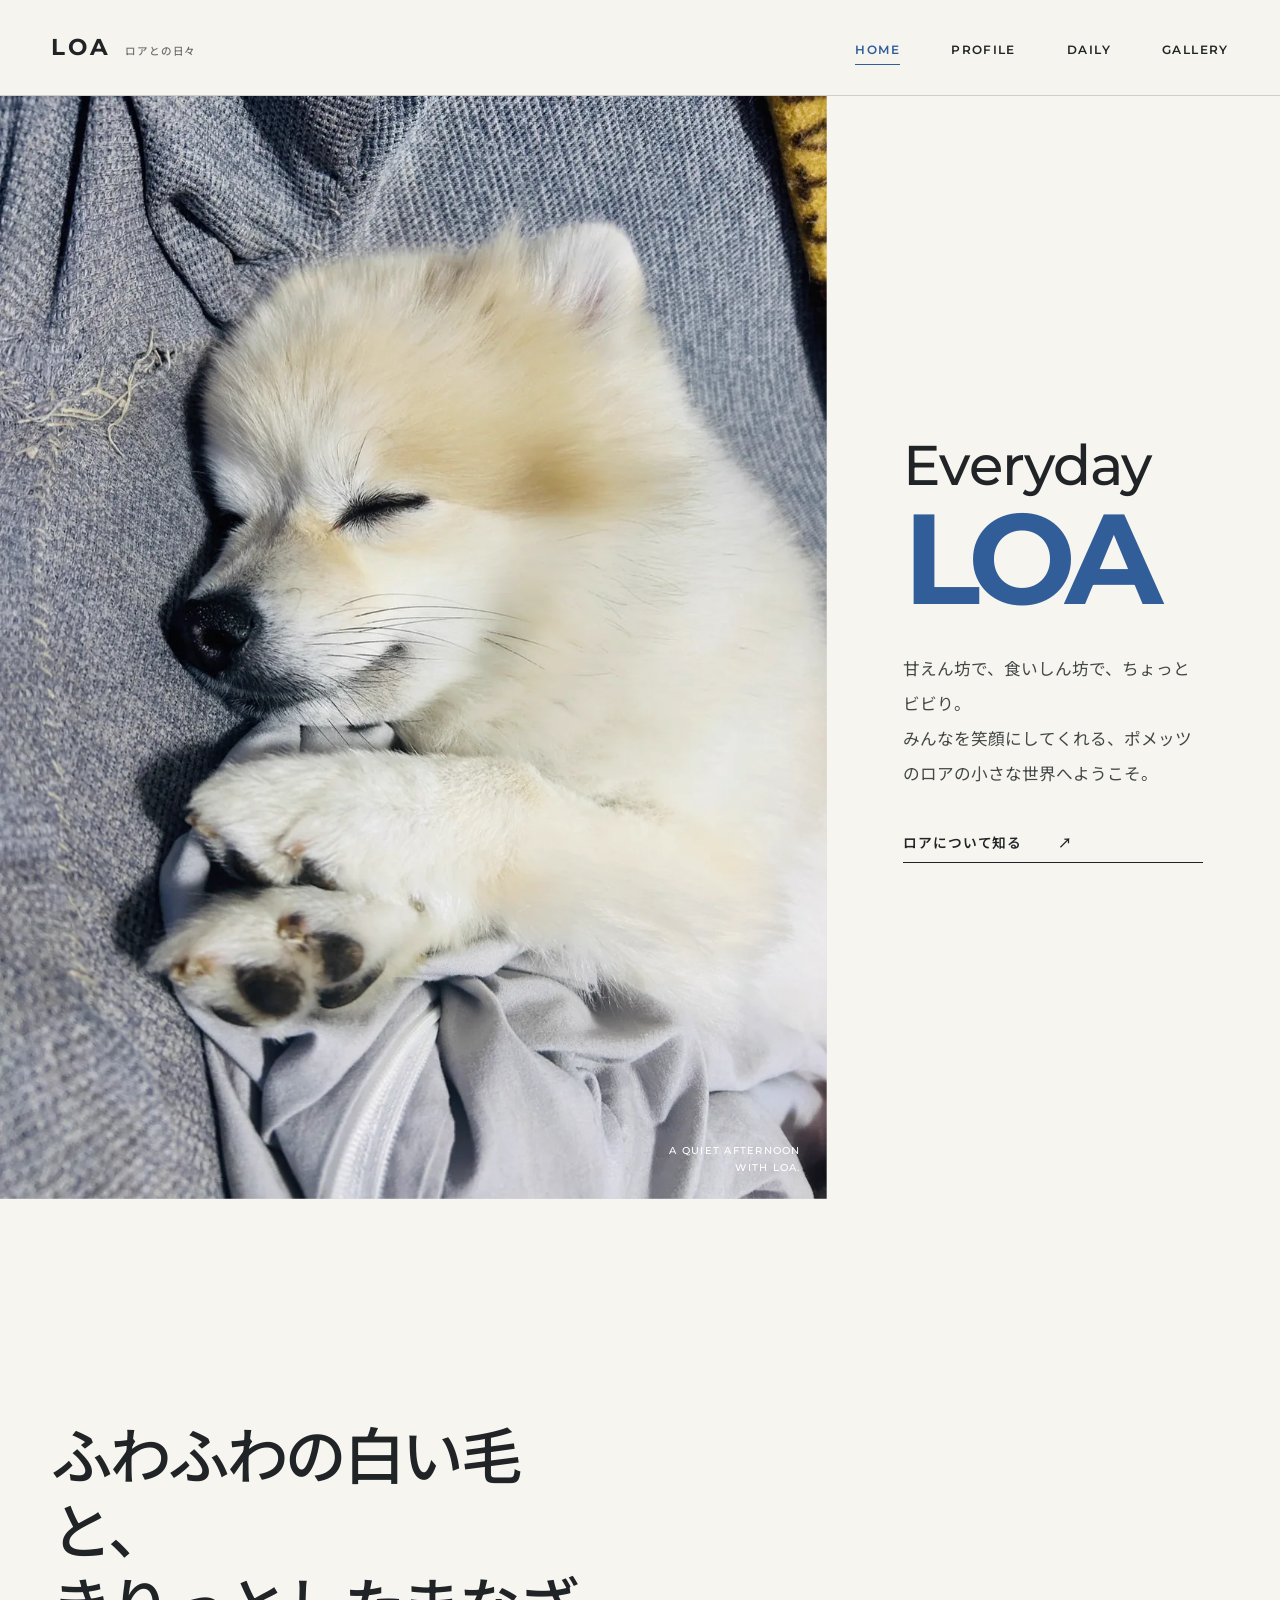
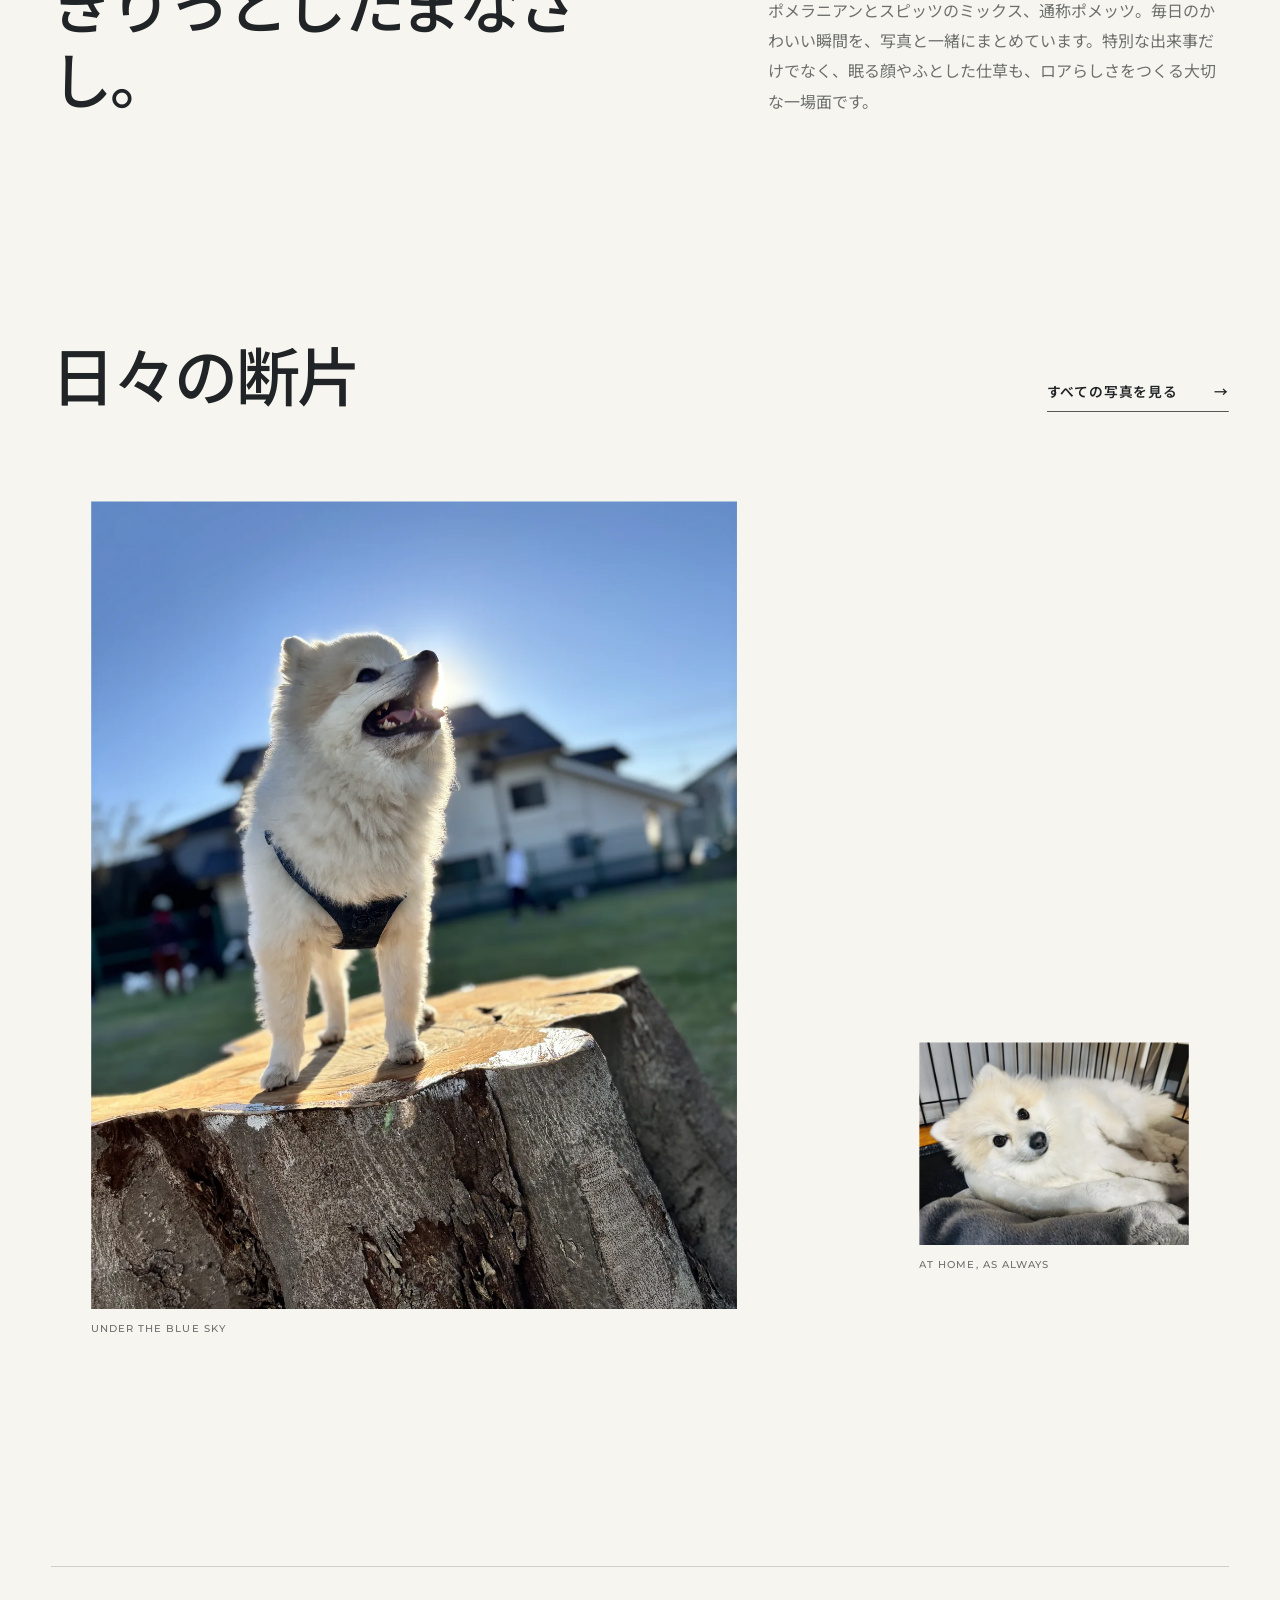
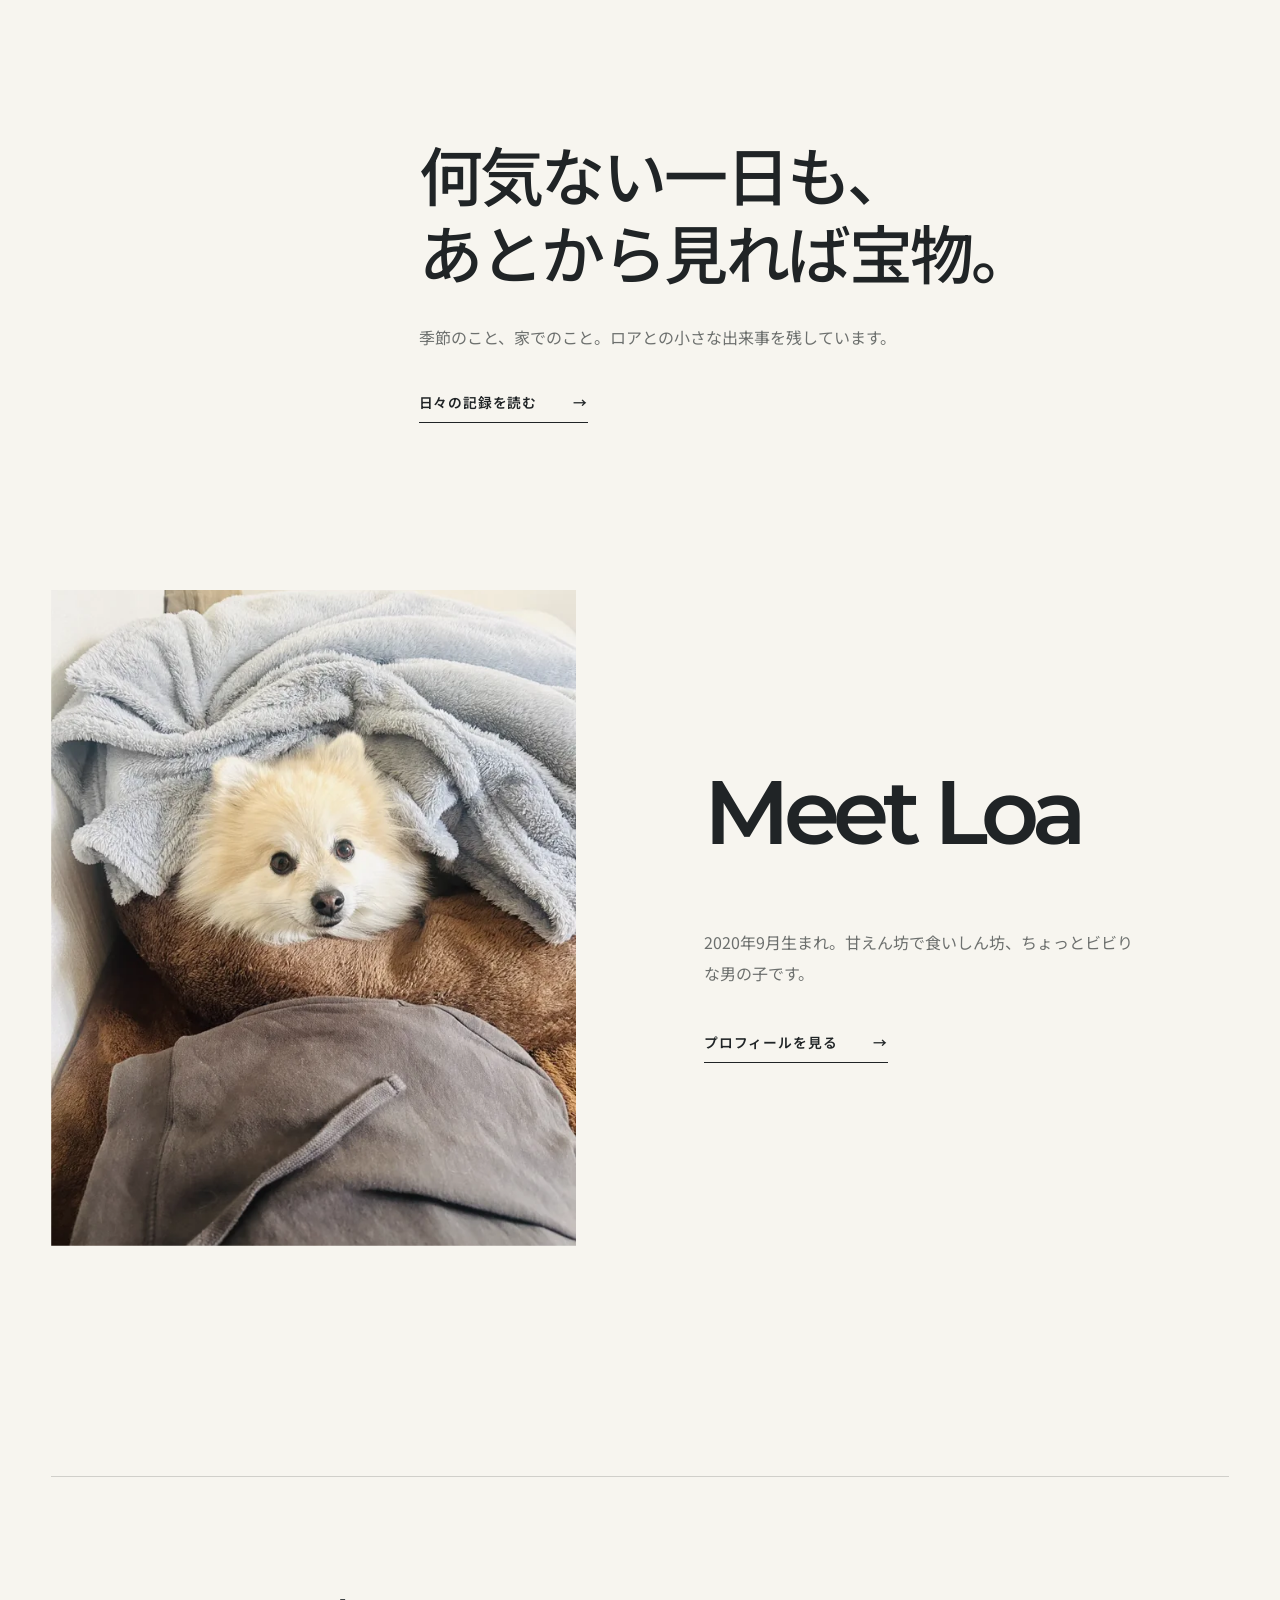
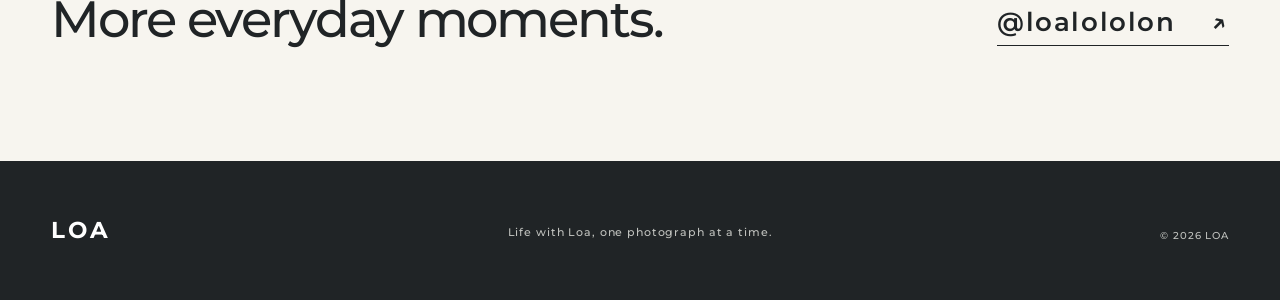
==== index.html @ 6bf052a7 "Remove numbered English section labels" ====
<!doctype html>
<html lang="ja" class="no-js">
<head>
    <meta charset="utf-8">
    <meta name="viewport" content="width=device-width, initial-scale=1">
    <title>LOA｜ポメッツ・ロアとの日々</title>
    <meta name="description" content="ポメラニアンとスピッツのミックス犬、ロア。何気ない毎日の表情を写真とともに綴る個人サイトです。">
    <link rel="canonical" href="https://kan-official.com/roa_site/">
    <meta property="og:type" content="website"><meta property="og:locale" content="ja_JP"><meta property="og:site_name" content="LOA">
    <meta property="og:title" content="LOA｜ポメッツ・ロアとの日々"><meta property="og:description" content="ロアとの何気ない日々を、一冊の写真集のように。">
    <meta property="og:url" content="https://kan-official.com/roa_site/"><meta property="og:image" content="https://kan-official.com/roa_site/images/roa-main.jpg">
    <meta name="twitter:card" content="summary_large_image"><meta name="theme-color" content="#f7f5ef">
    <link rel="icon" href="favicon.svg" type="image/svg+xml">
    <link rel="preconnect" href="https://fonts.googleapis.com"><link rel="preconnect" href="https://fonts.gstatic.com" crossorigin>
    <link href="https://fonts.googleapis.com/css2?family=Montserrat:wght@500;600;700&family=Noto+Sans+JP:wght@400;500;600&display=swap" rel="stylesheet">
    <link rel="stylesheet" href="style.css"><script>document.documentElement.classList.replace('no-js', 'js');</script><script src="script.js" defer></script>
    <script type="application/ld+json">{"@context":"https://schema.org","@type":"WebSite","name":"LOA","url":"https://kan-official.com/roa_site/","inLanguage":"ja"}</script>
</head>
<body>
<a class="skip-link" href="#main">本文へ移動</a>
<header class="site-header" data-header><nav class="nav" aria-label="メインナビゲーション"><a class="brand" href="index.html" aria-label="LOA ホーム">LOA<span>ロアとの日々</span></a><button class="menu-button" type="button" aria-expanded="false" aria-controls="site-menu"><span class="menu-button__label">Menu</span><span class="menu-button__icon" aria-hidden="true"></span></button><div class="menu-panel" id="site-menu"><ul><li><a href="index.html" aria-current="page">Home</a></li><li><a href="profile.html">Profile</a></li><li><a href="daily.html">Daily</a></li><li><a href="gallery.html">Gallery</a></li></ul></div></nav></header>
<main id="main">
    <section class="hero" aria-labelledby="hero-title">
        <div class="hero__photo image-reveal" data-reveal="image"><picture><source type="image/webp" srcset="images/optimized/sleeproa-640.webp 640w, images/optimized/sleeproa-1280.webp 1280w" sizes="(max-width: 760px) 100vw, 62vw"><img src="images/sleeproa.JPG" width="1108" height="1477" alt="ソファで気持ちよさそうに眠るロア" fetchpriority="high"></picture><p class="photo-note">A quiet afternoon<br>with Loa.</p></div>
        <div class="hero__copy" data-reveal="text"><h1 id="hero-title"><span>Everyday</span><strong>LOA</strong></h1><p class="hero__lead">甘えん坊で、食いしん坊で、ちょっとビビり。<br>みんなを笑顔にしてくれる、ポメッツのロアの小さな世界へようこそ。</p><a class="text-link" href="profile.html">ロアについて知る<span aria-hidden="true">↗</span></a></div>
    </section>
    <section class="intro section-wrap" aria-labelledby="intro-title"><div data-reveal="text"><h2 id="intro-title">ふわふわの白い毛と、<br>きりっとしたまなざし。</h2></div><p data-reveal="text">ポメラニアンとスピッツのミックス、通称ポメッツ。毎日のかわいい瞬間を、写真と一緒にまとめています。特別な出来事だけでなく、眠る顔やふとした仕草も、ロアらしさをつくる大切な一場面です。</p></section>
    <section class="selection section-wrap" aria-labelledby="selection-title">
        <header class="section-heading" data-reveal="text"><div><h2 id="selection-title">日々の断片</h2></div><a class="text-link" href="gallery.html">すべての写真を見る<span aria-hidden="true">→</span></a></header>
        <div class="selection-grid"><figure class="selection-grid__main" data-reveal="image"><picture><source type="image/webp" srcset="images/optimized/roa-main-640.webp 640w, images/optimized/roa-main-1280.webp 1280w" sizes="(max-width: 760px) 100vw, 57vw"><img src="images/roa-main.jpg" width="4284" height="5712" alt="青空の下、切り株の上に立つロア" loading="lazy" decoding="async"></picture><figcaption>Under the blue sky</figcaption></figure><figure class="selection-grid__side" data-reveal="image"><picture><source type="image/webp" srcset="images/optimized/hausuhyoi-640.webp 640w, images/optimized/hausuhyoi-1280.webp 1280w" sizes="(max-width: 760px) 72vw, 30vw"><img src="images/hausuhyoi.jpg" width="1477" height="1108" alt="ベッドでこちらを見つめるロア" loading="lazy" decoding="async"></picture><figcaption>At home, as always</figcaption></figure></div>
    </section>
    <section class="journal-callout section-wrap" aria-labelledby="journal-title"><div data-reveal="text"><h2 id="journal-title">何気ない一日も、<br>あとから見れば宝物。</h2><p>季節のこと、家でのこと。ロアとの小さな出来事を残しています。</p><a class="text-link" href="daily.html">日々の記録を読む<span aria-hidden="true">→</span></a></div></section>
    <section class="profile-callout section-wrap" aria-labelledby="profile-callout-title"><div class="profile-callout__image" data-reveal="image"><picture><source type="image/webp" srcset="images/optimized/hutonhyokkori-640.webp 640w, images/optimized/hutonhyokkori-1280.webp 1280w" sizes="(max-width: 760px) 100vw, 45vw"><img src="images/hutonhyokkori.jpg" width="1108" height="1477" alt="布団から顔をのぞかせるロア" loading="lazy" decoding="async"></picture></div><div data-reveal="text"><h2 id="profile-callout-title">Meet Loa</h2><p>2020年9月生まれ。甘えん坊で食いしん坊、ちょっとビビりな男の子です。</p><a class="text-link" href="profile.html">プロフィールを見る<span aria-hidden="true">→</span></a></div></section>
    <section class="instagram section-wrap" aria-labelledby="instagram-title"><div><h2 id="instagram-title">More everyday moments.</h2></div><a class="text-link text-link--large" href="https://www.instagram.com/loalololon" target="_blank" rel="noopener noreferrer">@loalololon<span aria-hidden="true">↗</span></a></section>
</main>
<footer class="site-footer"><a class="brand brand--footer" href="index.html">LOA</a><p>Life with Loa, one photograph at a time.</p><small>&copy; 2026 LOA</small></footer>
</body></html>
---- style.css ----
:root {
    --paper: #f7f5ef;
    --ink: #202426;
    --muted: #6d706e;
    --blue: #315e98;
    --pale-blue: #d9e5f0;
    --line: rgba(32, 36, 38, .18);
    --white: #fff;
    --content: 1180px;
    --gutter: clamp(20px, 4vw, 64px);
    --ease: cubic-bezier(.22, 1, .36, 1);
}

*, *::before, *::after { box-sizing: border-box; }
html { scroll-behavior: smooth; }
body { margin: 0; overflow-x: hidden; color: var(--ink); background: var(--paper); font-family: "Noto Sans JP", system-ui, sans-serif; font-size: 16px; line-height: 1.9; }
body.menu-open, body.lightbox-open { overflow: hidden; }
img { display: block; width: 100%; height: auto; }
picture { display: block; }
a { color: inherit; }
button { color: inherit; font: inherit; }
h1, h2, p, figure { margin-top: 0; }
h1, h2 { font-weight: 500; line-height: 1.22; letter-spacing: -.04em; }
h2 { font-size: clamp(2rem, 5vw, 4.75rem); }
.section-wrap { width: min(var(--content), calc(100% - var(--gutter) * 2)); margin-inline: auto; }
.skip-link { position: fixed; z-index: 200; top: 8px; left: 8px; padding: 10px 16px; color: white; background: var(--ink); transform: translateY(-150%); }
.skip-link:focus { transform: none; }
:focus-visible { outline: 2px solid var(--blue); outline-offset: 4px; }

.site-header { position: relative; z-index: 50; height: 96px; border-bottom: 1px solid var(--line); background: rgba(247, 245, 239, .94); }
.nav { display: flex; align-items: center; justify-content: space-between; width: min(var(--content), calc(100% - var(--gutter) * 2)); height: 100%; margin-inline: auto; }
.brand { display: inline-flex; align-items: baseline; gap: 14px; font: 700 1.45rem/1 "Montserrat", sans-serif; letter-spacing: .13em; text-decoration: none; }
.brand span { color: var(--muted); font: 500 .66rem/1 "Noto Sans JP", sans-serif; letter-spacing: .08em; }
.menu-panel ul { display: flex; align-items: center; gap: clamp(22px, 4vw, 52px); margin: 0; padding: 0; list-style: none; }
.menu-panel a { position: relative; padding: 8px 0; font: 600 .72rem/1 "Montserrat", sans-serif; letter-spacing: .12em; text-decoration: none; text-transform: uppercase; }
.menu-panel a::after { content: ""; position: absolute; right: 0; bottom: 0; left: 0; height: 1px; background: var(--blue); transform: scaleX(0); transform-origin: right; transition: transform .35s var(--ease); }
.menu-panel a:hover::after, .menu-panel a[aria-current="page"]::after { transform: scaleX(1); transform-origin: left; }
.menu-panel a[aria-current="page"] { color: var(--blue); }
.menu-button { display: none; border: 0; background: transparent; }

.text-link { display: inline-flex; align-items: center; gap: 36px; padding-bottom: 7px; border-bottom: 1px solid currentColor; font-size: .86rem; font-weight: 600; letter-spacing: .06em; text-decoration: none; }
.text-link span { transition: transform .35s var(--ease); }
.text-link:hover span { transform: translate(5px, -2px); }

.hero { display: grid; grid-template-columns: minmax(0, 1.55fr) minmax(320px, .85fr); min-height: calc(100svh - 96px); }
.hero__photo { position: relative; min-height: 700px; overflow: hidden; background: #ddd; }
.hero__photo picture, .hero__photo img { height: 100%; }
.hero__photo img { object-fit: cover; object-position: center 43%; }
.photo-note { position: absolute; right: 26px; bottom: 22px; margin: 0; color: white; font: 500 .65rem/1.6 "Montserrat", sans-serif; letter-spacing: .12em; text-align: right; text-transform: uppercase; }
.hero__copy { display: flex; flex-direction: column; justify-content: center; padding: clamp(56px, 8vw, 130px) clamp(28px, 6vw, 96px); }
.hero__copy h1 { margin-bottom: 42px; font-family: "Montserrat", sans-serif; }
.hero__copy h1 span { display: block; margin-bottom: 7px; font-size: clamp(2.2rem, 4.4vw, 5rem); font-weight: 500; }
.hero__copy h1 strong { display: block; color: var(--blue); font-size: clamp(5.5rem, 10vw, 10.5rem); font-weight: 700; line-height: .8; letter-spacing: -.08em; }
.hero__lead { max-width: 33rem; margin-bottom: 38px; color: #424747; font-size: clamp(.96rem, 1.3vw, 1.08rem); line-height: 2.1; }

.intro { display: grid; grid-template-columns: 1.1fr .9fr; gap: clamp(50px, 12vw, 180px); align-items: end; padding-block: clamp(110px, 17vw, 230px); }
.intro h2 { margin: 0; font-size: clamp(2.2rem, 4.8vw, 4.8rem); }
.intro > p { max-width: 35rem; margin: 0; color: var(--muted); }
.section-heading { display: flex; align-items: end; justify-content: space-between; gap: 40px; margin-bottom: clamp(46px, 7vw, 90px); }
.section-heading h2 { margin: 0; }
.selection { padding-bottom: clamp(120px, 18vw, 240px); }
.selection-grid { display: grid; grid-template-columns: minmax(0, 1.35fr) minmax(230px, .65fr); gap: clamp(28px, 8vw, 110px); align-items: end; }
.selection-grid figure { margin-bottom: 0; }
.selection-grid__main img { aspect-ratio: 4 / 5; object-fit: cover; }
.selection-grid__side { padding-bottom: 5vw; }
.selection-grid__side img { aspect-ratio: 4 / 3; object-fit: cover; }
figcaption { display: flex; justify-content: space-between; gap: 20px; margin-top: 12px; color: var(--muted); font: 500 .64rem/1.5 "Montserrat", sans-serif; letter-spacing: .1em; text-transform: uppercase; }

.journal-callout { display: grid; grid-template-columns: .55fr 1.45fr; gap: 60px; padding-block: clamp(90px, 13vw, 170px); border-top: 1px solid var(--line); }
.journal-callout > div { grid-column: 2; }
.journal-callout h2 { max-width: 800px; margin-bottom: 32px; }
.journal-callout div > p { max-width: 550px; margin-bottom: 34px; color: var(--muted); }
.profile-callout { display: grid; grid-template-columns: 1fr 1fr; align-items: center; gap: clamp(46px, 10vw, 140px); padding-bottom: clamp(120px, 18vw, 230px); }
.profile-callout__image img { aspect-ratio: 4 / 5; object-fit: cover; }
.profile-callout h2 { font: 600 clamp(3.6rem, 7vw, 7rem)/.9 "Montserrat", sans-serif; letter-spacing: -.07em; }
.profile-callout p { max-width: 430px; margin-bottom: 38px; color: var(--muted); }
.instagram { display: flex; align-items: end; justify-content: space-between; gap: 50px; padding-block: clamp(70px, 9vw, 115px); border-top: 1px solid var(--line); }
.instagram h2 { margin: 0; font: 500 clamp(2rem, 4vw, 4.2rem)/1.05 "Montserrat", sans-serif; }
.text-link--large { font: 600 clamp(1.2rem, 2vw, 1.75rem)/1.2 "Montserrat", sans-serif; }

.page-hero { display: grid; grid-template-columns: .5fr 1.15fr .55fr; gap: 46px; align-items: end; padding-block: clamp(90px, 14vw, 190px); }
.page-hero h1 { margin: 0; font: 600 clamp(4.6rem, 11vw, 10.5rem)/.79 "Montserrat", sans-serif; letter-spacing: -.075em; }
.page-hero h1 em { color: var(--blue); font-style: normal; }
.page-hero > p:last-child { max-width: 310px; margin: 0 0 5px; color: var(--muted); }
.page-hero--profile { grid-template-columns: minmax(0, 1.5fr) minmax(240px, .5fr); }
.page-hero--profile h1 { white-space: nowrap; font-size: clamp(4.5rem, 8.4vw, 9rem); }
.profile-layout { display: grid; grid-template-columns: 1.12fr .88fr; gap: clamp(50px, 11vw, 150px); align-items: center; padding-bottom: clamp(120px, 18vw, 230px); }
.profile-layout__photo img { aspect-ratio: 3 / 4; object-fit: cover; }
.profile-layout__copy h2 { margin-bottom: 32px; font-size: clamp(2.2rem, 4.3vw, 4.4rem); }
.profile-layout__copy > p { color: var(--muted); }
.facts { display: grid; grid-template-columns: .7fr 1.3fr; gap: clamp(50px, 10vw, 130px); padding-block: clamp(85px, 12vw, 150px); border-top: 1px solid var(--line); }
.facts h2 { margin: 0; font-size: clamp(2.4rem, 4vw, 4rem); }
.facts dl { margin: 0; }
.facts dl div { display: grid; grid-template-columns: 150px 1fr; padding: 24px 0; border-bottom: 1px solid var(--line); }
.facts dt { color: var(--muted); font-size: .8rem; }
.facts dd { margin: 0; font-weight: 500; }
.next-page { display: flex; align-items: center; justify-content: flex-end; padding-block: 58px; border-top: 1px solid var(--line); }
.next-page a { display: flex; gap: 48px; font: 600 clamp(2.2rem, 5vw, 4.8rem)/1 "Montserrat", sans-serif; letter-spacing: -.05em; text-decoration: none; }
.next-page a span { color: var(--blue); transition: transform .35s var(--ease); }
.next-page a:hover span { transform: translateX(8px); }

.page-hero--journal, .page-hero--gallery { grid-template-columns: minmax(0, 1.4fr) minmax(240px, .6fr); }
.journal-list { padding-bottom: clamp(120px, 18vw, 220px); }
.journal-entry { display: grid; grid-template-columns: 1.15fr .85fr; gap: clamp(45px, 10vw, 130px); align-items: center; }
.journal-entry__image img { aspect-ratio: 4 / 5; object-fit: cover; }
.journal-entry__body h2, .journal-note h2 { font-size: clamp(2rem, 4vw, 4.1rem); }
.journal-entry__body > p:last-child, .journal-note p:last-child { color: var(--muted); }
.journal-note { display: grid; grid-template-columns: 240px 1fr; gap: clamp(30px, 6vw, 80px); align-items: center; width: min(760px, 80%); margin: clamp(100px, 16vw, 210px) 0 0 auto; padding-top: 34px; border-top: 1px solid var(--line); }
.journal-note__image img { aspect-ratio: 4 / 3; object-fit: cover; }

.gallery { display: grid; grid-template-columns: repeat(12, 1fr); gap: clamp(70px, 12vw, 170px) clamp(16px, 3vw, 42px); padding-bottom: clamp(120px, 18vw, 230px); }
.gallery-item { margin: 0; }
.gallery-item button { display: block; width: 100%; padding: 0; overflow: hidden; border: 0; background: transparent; cursor: zoom-in; }
.gallery-item img { transition: transform .7s var(--ease); }
.gallery-item button:hover img { transform: scale(1.025); }
.gallery-item--portrait { grid-column: 1 / span 7; }
.gallery-item--small { grid-column: 9 / span 4; align-self: end; }
.gallery-item--offset { grid-column: 2 / span 5; }
.gallery-item--landscape { grid-column: 7 / span 6; margin-top: 9vw; }
.gallery-item--portrait-end { grid-column: 4 / span 6; }
.gallery-item figcaption span { color: var(--blue); }

.lightbox[hidden] { display: none; }
.lightbox { position: fixed; z-index: 100; inset: 0; display: grid; place-items: center; color: white; }
.lightbox__backdrop { position: absolute; inset: 0; background: rgba(15, 17, 18, .95); }
.lightbox__content { position: relative; display: flex; flex-direction: column; width: min(100% - 40px, 1380px); height: min(100% - 36px, 900px); }
.lightbox__close { align-self: end; margin-bottom: 12px; padding: 8px 0 8px 18px; border: 0; color: white; background: transparent; font: 500 .72rem/1 "Montserrat", sans-serif; letter-spacing: .1em; text-transform: uppercase; cursor: pointer; }
.lightbox__close span { margin-left: 9px; font-size: 1.4rem; }
.lightbox__stage { display: grid; grid-template-columns: 54px minmax(0, 1fr) 54px; flex: 1; align-items: center; min-height: 0; }
.lightbox__stage img { width: 100%; height: 100%; object-fit: contain; }
.lightbox__nav { width: 46px; height: 46px; border: 1px solid rgba(255,255,255,.45); border-radius: 50%; color: white; background: transparent; cursor: pointer; }
.lightbox__meta { display: flex; justify-content: space-between; gap: 30px; padding: 14px 54px 0; font-size: .78rem; }
.lightbox__meta p { margin: 0; }

.site-footer { display: grid; grid-template-columns: 1fr auto 1fr; align-items: end; gap: 30px; padding: 58px var(--gutter); color: var(--paper); background: var(--ink); }
.brand--footer { color: white; }
.site-footer p { margin: 0; color: #bfc1bd; font: 500 .68rem/1.6 "Montserrat", sans-serif; letter-spacing: .08em; }
.site-footer small { justify-self: end; color: #bfc1bd; font: 500 .65rem/1 "Montserrat", sans-serif; letter-spacing: .08em; }

.js [data-reveal] { opacity: 0; }
.js [data-reveal="image"] { clip-path: inset(0 0 12% 0); transform: translateY(16px); }
.js [data-reveal="text"] { transform: translateY(24px); }
.js [data-reveal].is-visible { opacity: 1; transform: none; transition: opacity .8s var(--ease), transform .9s var(--ease), clip-path 1.05s var(--ease); clip-path: inset(0); }

@media (max-width: 900px) {
    .site-header { height: 76px; }
    .brand span { display: none; }
    .menu-button { position: relative; z-index: 2; display: flex; align-items: center; gap: 12px; padding: 10px 0; cursor: pointer; }
    .menu-button__label { font: 600 .68rem/1 "Montserrat", sans-serif; letter-spacing: .12em; text-transform: uppercase; }
    .menu-button__icon, .menu-button__icon::before { display: block; width: 24px; height: 1px; background: currentColor; transition: transform .35s var(--ease); }
    .menu-button__icon { position: relative; }
    .menu-button__icon::before { content: ""; position: absolute; top: 7px; }
    .menu-button[aria-expanded="true"] .menu-button__icon { transform: translateY(3px) rotate(45deg); }
    .menu-button[aria-expanded="true"] .menu-button__icon::before { transform: translateY(-7px) rotate(-90deg); }
    .menu-panel { position: fixed; inset: 0; display: grid; place-items: center; padding: 100px 30px 40px; visibility: hidden; background: var(--paper); opacity: 0; transform: translateY(-12px); transition: opacity .35s var(--ease), transform .35s var(--ease), visibility .35s; }
    .menu-panel.is-open { visibility: visible; opacity: 1; transform: none; }
    .menu-panel ul { flex-direction: column; align-items: flex-start; gap: 28px; }
    .menu-panel a { font-size: clamp(2.4rem, 11vw, 5rem); letter-spacing: -.04em; text-transform: none; }
    .hero { grid-template-columns: 1fr; }
    .hero__photo { min-height: 70svh; }
    .hero__copy { padding-block: 74px 105px; }
    .intro, .profile-layout, .facts, .journal-entry { grid-template-columns: 1fr; }
    .page-hero, .page-hero--journal, .page-hero--gallery, .page-hero--profile { grid-template-columns: 1fr; align-items: start; }
    .page-hero > p:last-child { max-width: 520px; }
    .profile-layout { gap: 70px; }
}

@media (max-width: 650px) {
    :root { --gutter: 20px; }
    .section-wrap { width: calc(100% - 40px); }
    .hero__photo { min-height: 62svh; }
    .hero__copy { padding: 60px 24px 96px; }
    .hero__copy h1 strong { font-size: clamp(5.3rem, 29vw, 7rem); }
    .hero__lead br { display: none; }
    .intro { grid-template-columns: 1fr; gap: 42px; padding-block: 110px; }
    .section-heading { align-items: flex-start; flex-direction: column; }
    .selection-grid { grid-template-columns: 1fr; }
    .selection-grid__side { width: 72%; margin-left: auto; padding-top: 40px; padding-bottom: 0; }
    .journal-callout { grid-template-columns: 1fr; gap: 30px; }
    .journal-callout > div { grid-column: auto; }
    .profile-callout { grid-template-columns: 1fr; }
    .profile-callout > div:last-child { padding: 28px 0 0 10vw; }
    .instagram { align-items: flex-start; flex-direction: column; }
    .page-hero { padding-block: 85px 115px; }
    .page-hero h1 { font-size: clamp(4rem, 20vw, 6rem); }
    .page-hero--profile h1 { font-size: clamp(3rem, 15.5vw, 6rem); }
    .facts dl div { grid-template-columns: 90px 1fr; }
    .next-page { align-items: flex-start; flex-direction: column; gap: 26px; }
    .journal-note { grid-template-columns: 1fr; width: 85%; }
    .journal-note__image { width: 66%; }
    .gallery { display: block; }
    .gallery-item { margin-bottom: 90px; }
    .gallery-item--small { width: 75%; margin-left: auto; }
    .gallery-item--offset { width: 88%; }
    .gallery-item--landscape { margin-top: 0; }
    .gallery-item--portrait-end { width: 90%; margin-left: auto; }
    .lightbox__content { width: calc(100% - 20px); height: calc(100% - 24px); }
    .lightbox__stage { grid-template-columns: 44px minmax(0, 1fr) 44px; }
    .lightbox__nav { width: 38px; height: 38px; }
    .lightbox__meta { padding-inline: 6px; }
    .site-footer { grid-template-columns: 1fr; align-items: start; }
    .site-footer small { justify-self: start; }
}

@media (prefers-reduced-motion: reduce) {
    html { scroll-behavior: auto; }
    *, *::before, *::after { scroll-behavior: auto !important; animation-duration: .01ms !important; animation-iteration-count: 1 !important; transition-duration: .01ms !important; }
    .js [data-reveal] { opacity: 1; transform: none; clip-path: none; }
}
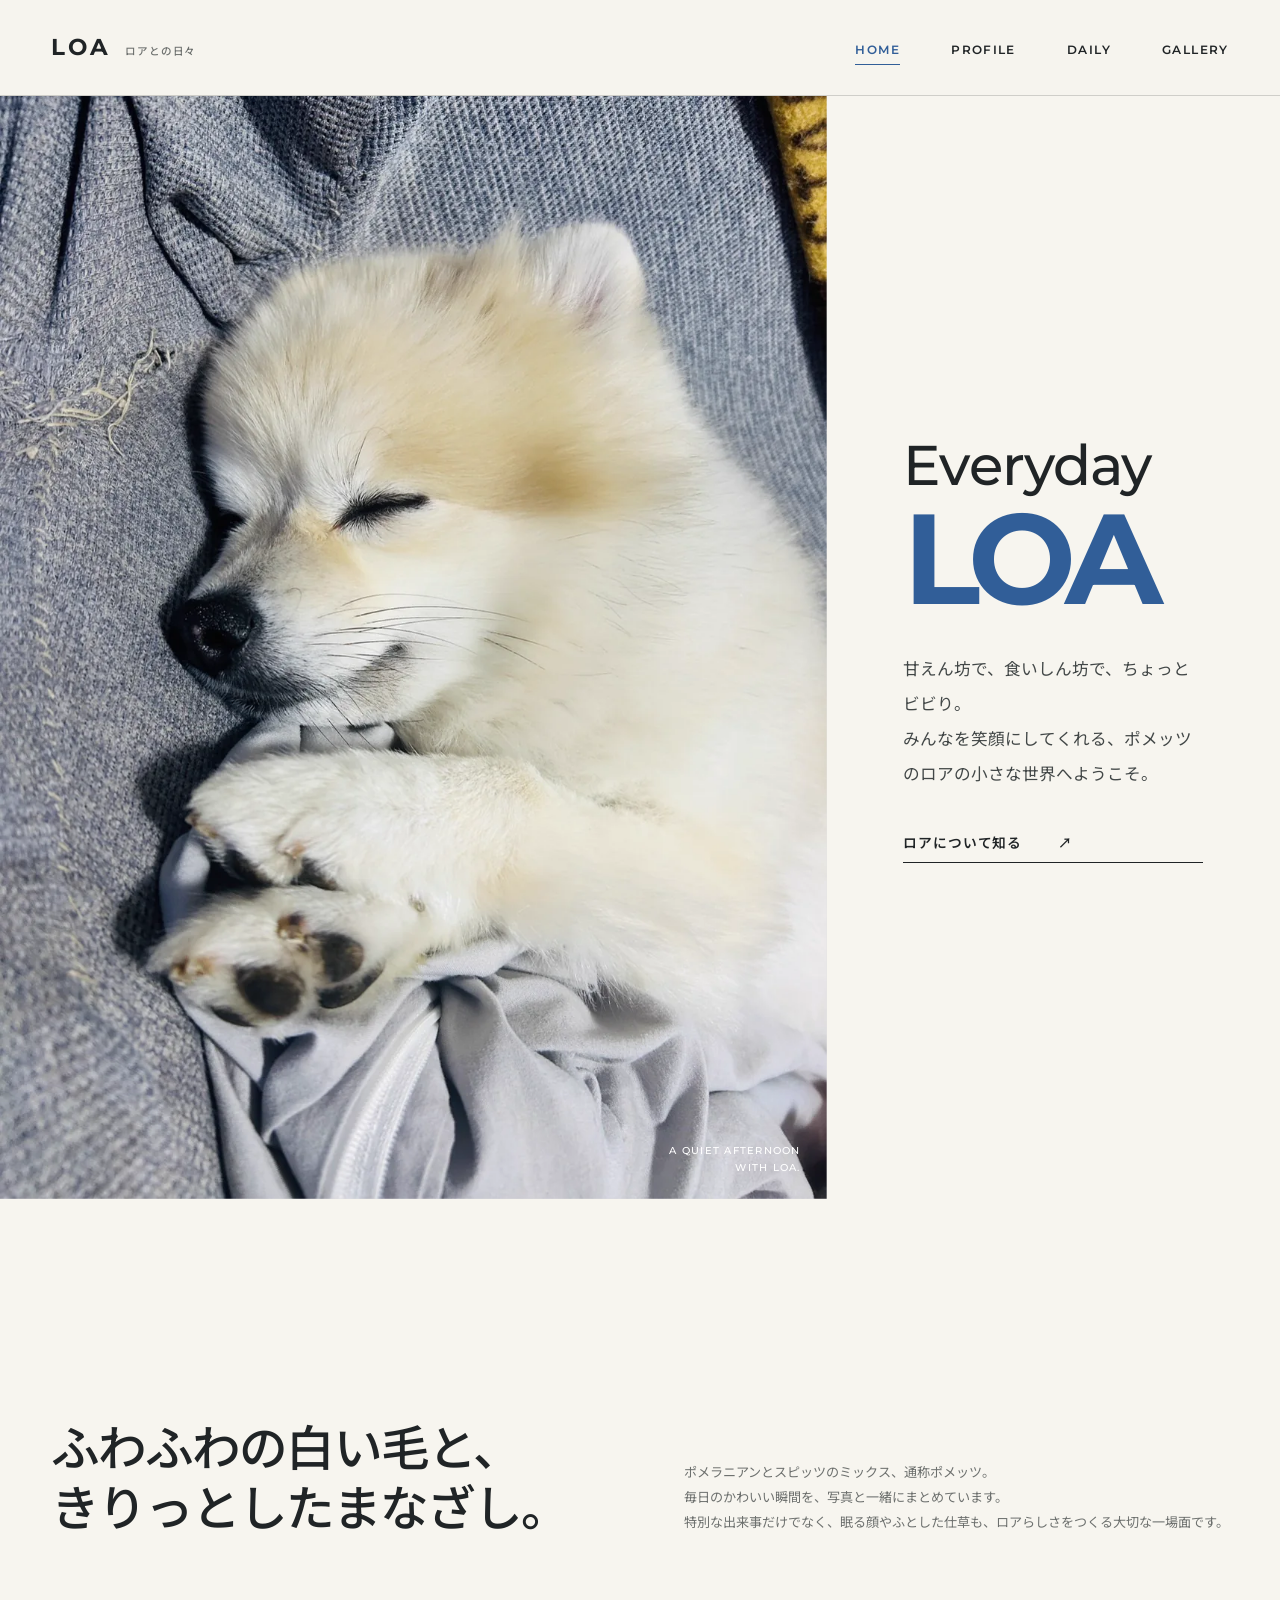
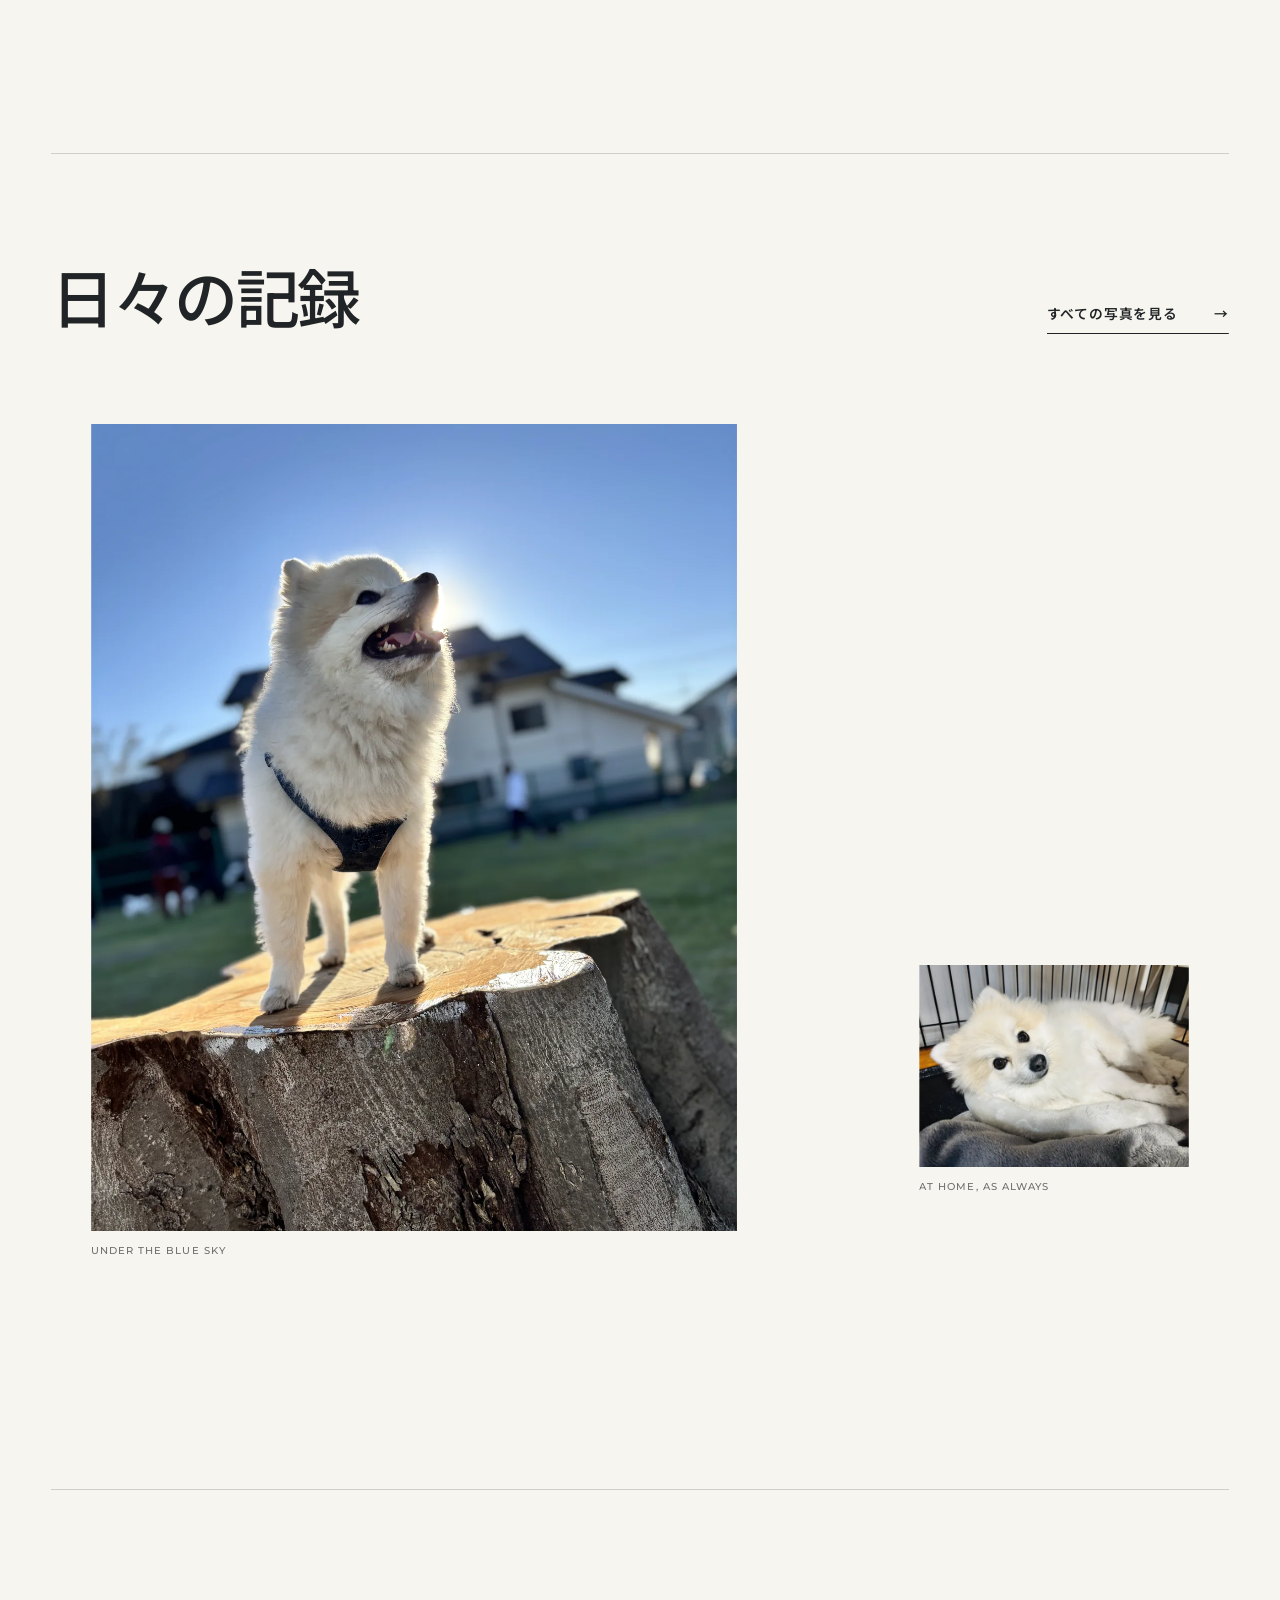
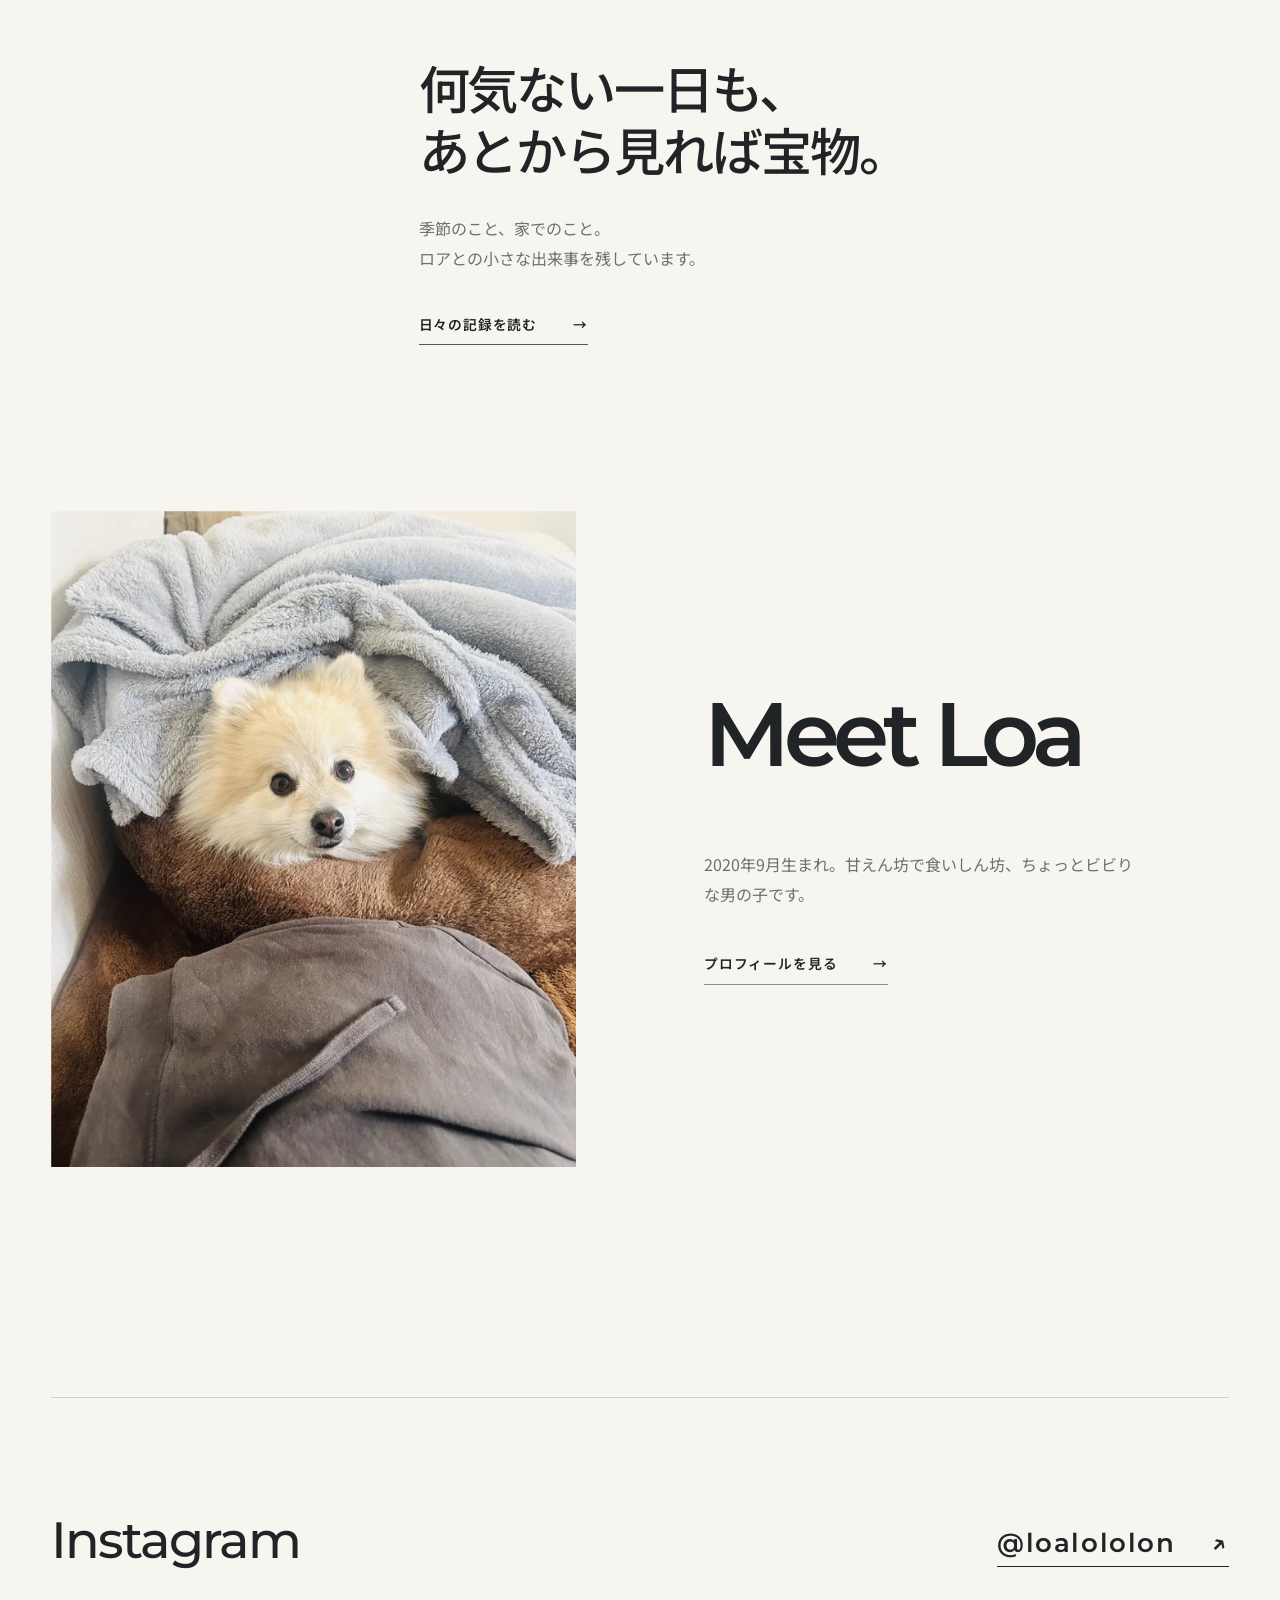
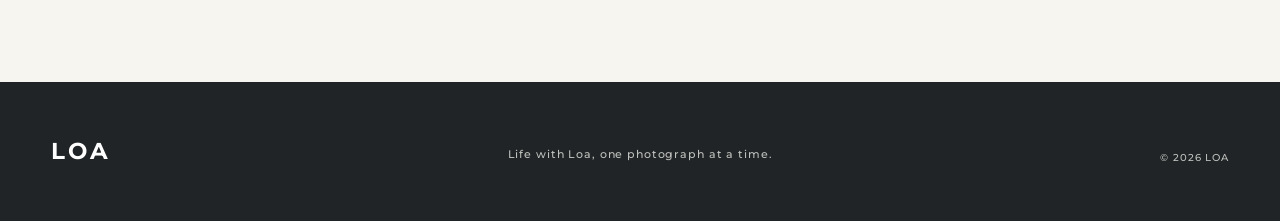
==== commit 5cd1ef01: "Refine homepage typography and sections" ====
--- a/index.html
+++ b/index.html
@@ -24,14 +24,14 @@
         <div class="hero__photo image-reveal" data-reveal="image"><picture><source type="image/webp" srcset="images/optimized/sleeproa-640.webp 640w, images/optimized/sleeproa-1280.webp 1280w" sizes="(max-width: 760px) 100vw, 62vw"><img src="images/sleeproa.JPG" width="1108" height="1477" alt="ソファで気持ちよさそうに眠るロア" fetchpriority="high"></picture><p class="photo-note">A quiet afternoon<br>with Loa.</p></div>
         <div class="hero__copy" data-reveal="text"><h1 id="hero-title"><span>Everyday</span><strong>LOA</strong></h1><p class="hero__lead">甘えん坊で、食いしん坊で、ちょっとビビり。<br>みんなを笑顔にしてくれる、ポメッツのロアの小さな世界へようこそ。</p><a class="text-link" href="profile.html">ロアについて知る<span aria-hidden="true">↗</span></a></div>
     </section>
-    <section class="intro section-wrap" aria-labelledby="intro-title"><div data-reveal="text"><h2 id="intro-title">ふわふわの白い毛と、<br>きりっとしたまなざし。</h2></div><p data-reveal="text">ポメラニアンとスピッツのミックス、通称ポメッツ。毎日のかわいい瞬間を、写真と一緒にまとめています。特別な出来事だけでなく、眠る顔やふとした仕草も、ロアらしさをつくる大切な一場面です。</p></section>
+    <section class="intro section-wrap" aria-labelledby="intro-title"><div data-reveal="text"><h2 id="intro-title">ふわふわの白い毛と、<br>きりっとしたまなざし。</h2></div><p data-reveal="text">ポメラニアンとスピッツのミックス、通称ポメッツ。<br>毎日のかわいい瞬間を、写真と一緒にまとめています。<br>特別な出来事だけでなく、眠る顔やふとした仕草も、ロアらしさをつくる大切な一場面です。</p></section>
     <section class="selection section-wrap" aria-labelledby="selection-title">
-        <header class="section-heading" data-reveal="text"><div><h2 id="selection-title">日々の断片</h2></div><a class="text-link" href="gallery.html">すべての写真を見る<span aria-hidden="true">→</span></a></header>
+        <header class="section-heading" data-reveal="text"><div><h2 id="selection-title">日々の記録</h2></div><a class="text-link" href="gallery.html">すべての写真を見る<span aria-hidden="true">→</span></a></header>
         <div class="selection-grid"><figure class="selection-grid__main" data-reveal="image"><picture><source type="image/webp" srcset="images/optimized/roa-main-640.webp 640w, images/optimized/roa-main-1280.webp 1280w" sizes="(max-width: 760px) 100vw, 57vw"><img src="images/roa-main.jpg" width="4284" height="5712" alt="青空の下、切り株の上に立つロア" loading="lazy" decoding="async"></picture><figcaption>Under the blue sky</figcaption></figure><figure class="selection-grid__side" data-reveal="image"><picture><source type="image/webp" srcset="images/optimized/hausuhyoi-640.webp 640w, images/optimized/hausuhyoi-1280.webp 1280w" sizes="(max-width: 760px) 72vw, 30vw"><img src="images/hausuhyoi.jpg" width="1477" height="1108" alt="ベッドでこちらを見つめるロア" loading="lazy" decoding="async"></picture><figcaption>At home, as always</figcaption></figure></div>
     </section>
-    <section class="journal-callout section-wrap" aria-labelledby="journal-title"><div data-reveal="text"><h2 id="journal-title">何気ない一日も、<br>あとから見れば宝物。</h2><p>季節のこと、家でのこと。ロアとの小さな出来事を残しています。</p><a class="text-link" href="daily.html">日々の記録を読む<span aria-hidden="true">→</span></a></div></section>
+    <section class="journal-callout section-wrap" aria-labelledby="journal-title"><div data-reveal="text"><h2 id="journal-title">何気ない一日も、<br>あとから見れば宝物。</h2><p>季節のこと、家でのこと。<br>ロアとの小さな出来事を残しています。</p><a class="text-link" href="daily.html">日々の記録を読む<span aria-hidden="true">→</span></a></div></section>
     <section class="profile-callout section-wrap" aria-labelledby="profile-callout-title"><div class="profile-callout__image" data-reveal="image"><picture><source type="image/webp" srcset="images/optimized/hutonhyokkori-640.webp 640w, images/optimized/hutonhyokkori-1280.webp 1280w" sizes="(max-width: 760px) 100vw, 45vw"><img src="images/hutonhyokkori.jpg" width="1108" height="1477" alt="布団から顔をのぞかせるロア" loading="lazy" decoding="async"></picture></div><div data-reveal="text"><h2 id="profile-callout-title">Meet Loa</h2><p>2020年9月生まれ。甘えん坊で食いしん坊、ちょっとビビりな男の子です。</p><a class="text-link" href="profile.html">プロフィールを見る<span aria-hidden="true">→</span></a></div></section>
-    <section class="instagram section-wrap" aria-labelledby="instagram-title"><div><h2 id="instagram-title">More everyday moments.</h2></div><a class="text-link text-link--large" href="https://www.instagram.com/loalololon" target="_blank" rel="noopener noreferrer">@loalololon<span aria-hidden="true">↗</span></a></section>
+    <section class="instagram section-wrap" aria-labelledby="instagram-title"><div><h2 id="instagram-title">Instagram</h2></div><a class="text-link text-link--large" href="https://www.instagram.com/loalololon" target="_blank" rel="noopener noreferrer">@loalololon<span aria-hidden="true">↗</span></a></section>
 </main>
 <footer class="site-footer"><a class="brand brand--footer" href="index.html">LOA</a><p>Life with Loa, one photograph at a time.</p><small>&copy; 2026 LOA</small></footer>
 </body></html>
--- a/style.css
+++ b/style.css
@@ -53,12 +53,12 @@
 .hero__copy h1 strong { display: block; color: var(--blue); font-size: clamp(5.5rem, 10vw, 10.5rem); font-weight: 700; line-height: .8; letter-spacing: -.08em; }
 .hero__lead { max-width: 33rem; margin-bottom: 38px; color: #424747; font-size: clamp(.96rem, 1.3vw, 1.08rem); line-height: 2.1; }
 
-.intro { display: grid; grid-template-columns: 1.1fr .9fr; gap: clamp(50px, 12vw, 180px); align-items: end; padding-block: clamp(110px, 17vw, 230px); }
-.intro h2 { margin: 0; font-size: clamp(2.2rem, 4.8vw, 4.8rem); }
-.intro > p { max-width: 35rem; margin: 0; color: var(--muted); }
+.intro { display: grid; grid-template-columns: 1.35fr 1.15fr; gap: clamp(50px, 5vw, 96px); align-items: end; width: min(1500px, calc(100% - var(--gutter) * 2)); padding-block: clamp(110px, 17vw, 230px); }
+.intro h2 { margin: 0; font-size: clamp(2.2rem, 3.8vw, 4.6rem); }
+.intro > p { max-width: none; margin: 0; color: var(--muted); font-size: clamp(.82rem, .95vw, 1rem); white-space: nowrap; }
 .section-heading { display: flex; align-items: end; justify-content: space-between; gap: 40px; margin-bottom: clamp(46px, 7vw, 90px); }
 .section-heading h2 { margin: 0; }
-.selection { padding-bottom: clamp(120px, 18vw, 240px); }
+.selection { padding-top: clamp(64px, 8vw, 110px); padding-bottom: clamp(120px, 18vw, 240px); border-top: 1px solid var(--line); }
 .selection-grid { display: grid; grid-template-columns: minmax(0, 1.35fr) minmax(230px, .65fr); gap: clamp(28px, 8vw, 110px); align-items: end; }
 .selection-grid figure { margin-bottom: 0; }
 .selection-grid__main img { aspect-ratio: 4 / 5; object-fit: cover; }
@@ -68,8 +68,8 @@
 
 .journal-callout { display: grid; grid-template-columns: .55fr 1.45fr; gap: 60px; padding-block: clamp(90px, 13vw, 170px); border-top: 1px solid var(--line); }
 .journal-callout > div { grid-column: 2; }
-.journal-callout h2 { max-width: 800px; margin-bottom: 32px; }
-.journal-callout div > p { max-width: 550px; margin-bottom: 34px; color: var(--muted); }
+.journal-callout h2 { max-width: 900px; margin-bottom: 32px; font-size: clamp(2.2rem, 4vw, 4rem); }
+.journal-callout div > p { max-width: 620px; margin-bottom: 34px; color: var(--muted); }
 .profile-callout { display: grid; grid-template-columns: 1fr 1fr; align-items: center; gap: clamp(46px, 10vw, 140px); padding-bottom: clamp(120px, 18vw, 230px); }
 .profile-callout__image img { aspect-ratio: 4 / 5; object-fit: cover; }
 .profile-callout h2 { font: 600 clamp(3.6rem, 7vw, 7rem)/.9 "Montserrat", sans-serif; letter-spacing: -.07em; }
@@ -160,6 +160,7 @@
     .hero__photo { min-height: 70svh; }
     .hero__copy { padding-block: 74px 105px; }
     .intro, .profile-layout, .facts, .journal-entry { grid-template-columns: 1fr; }
+    .intro > p { white-space: normal; }
     .page-hero, .page-hero--journal, .page-hero--gallery, .page-hero--profile { grid-template-columns: 1fr; align-items: start; }
     .page-hero > p:last-child { max-width: 520px; }
     .profile-layout { gap: 70px; }
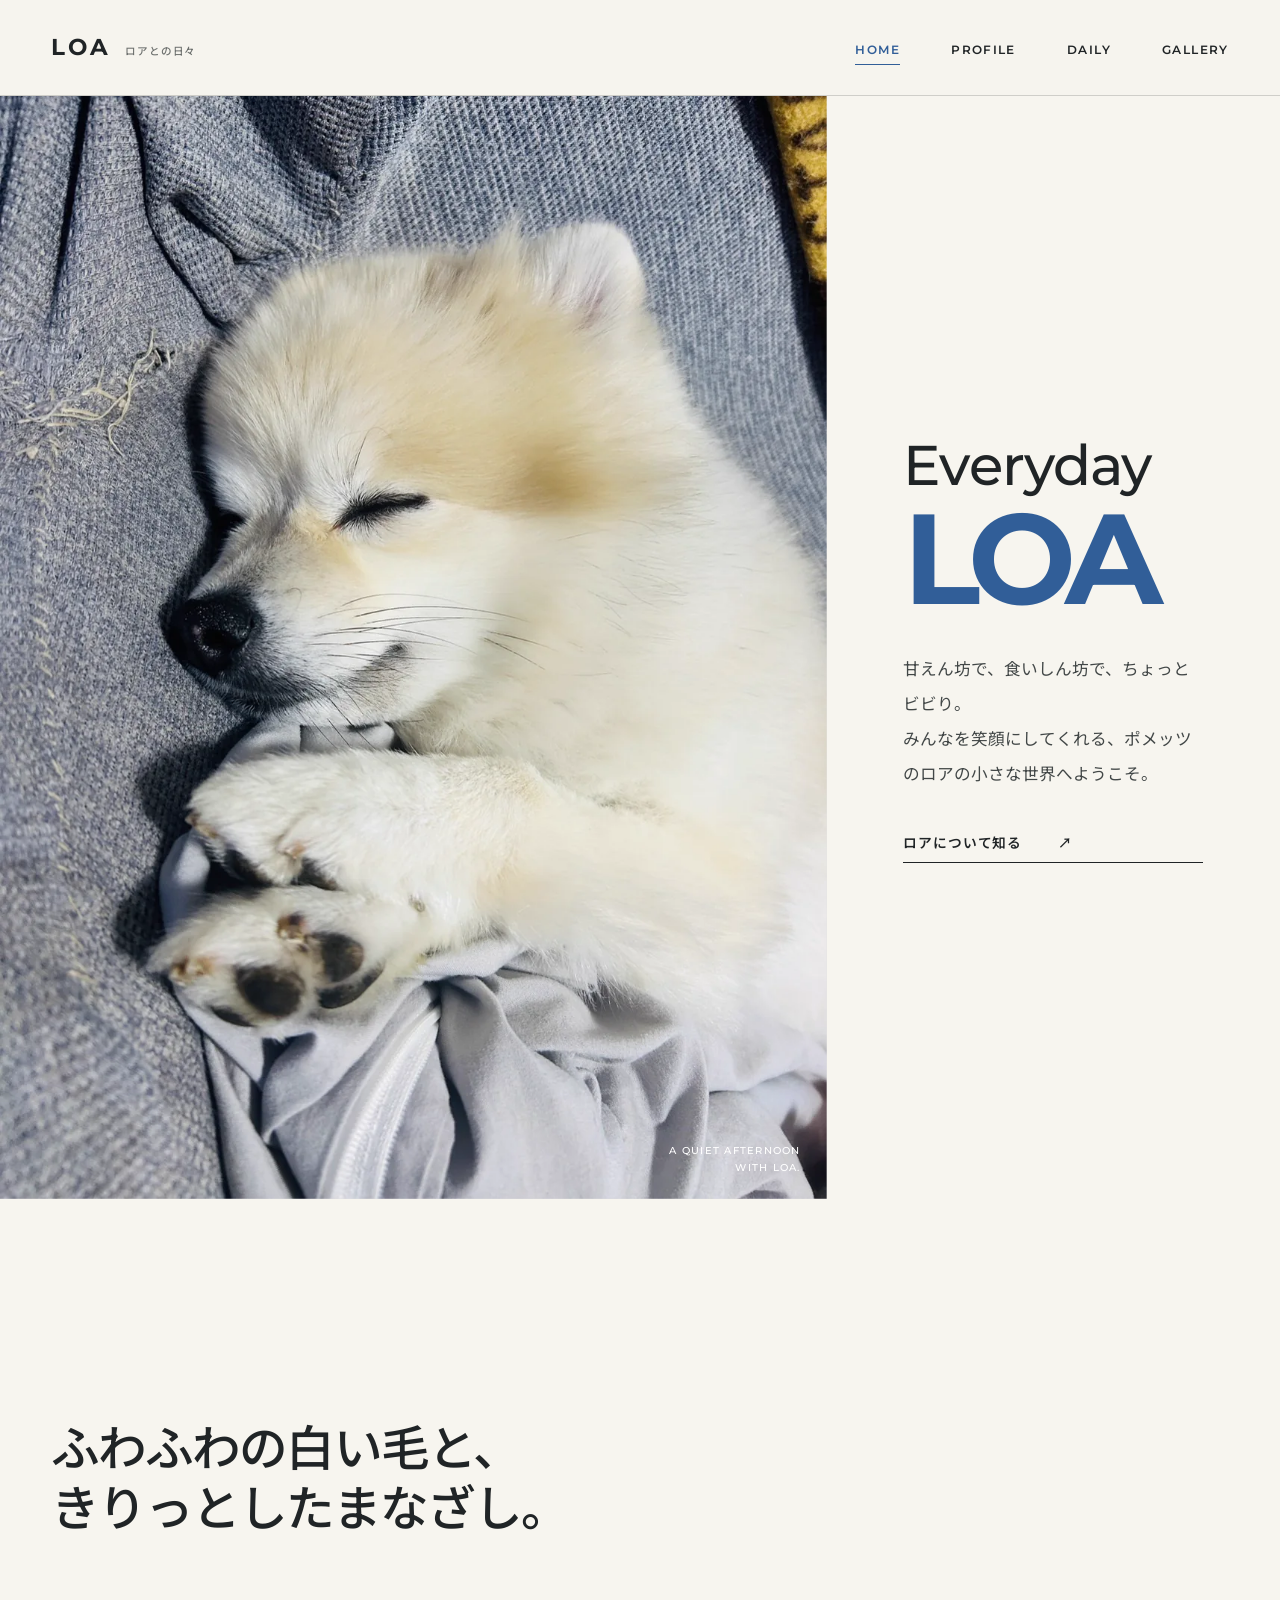
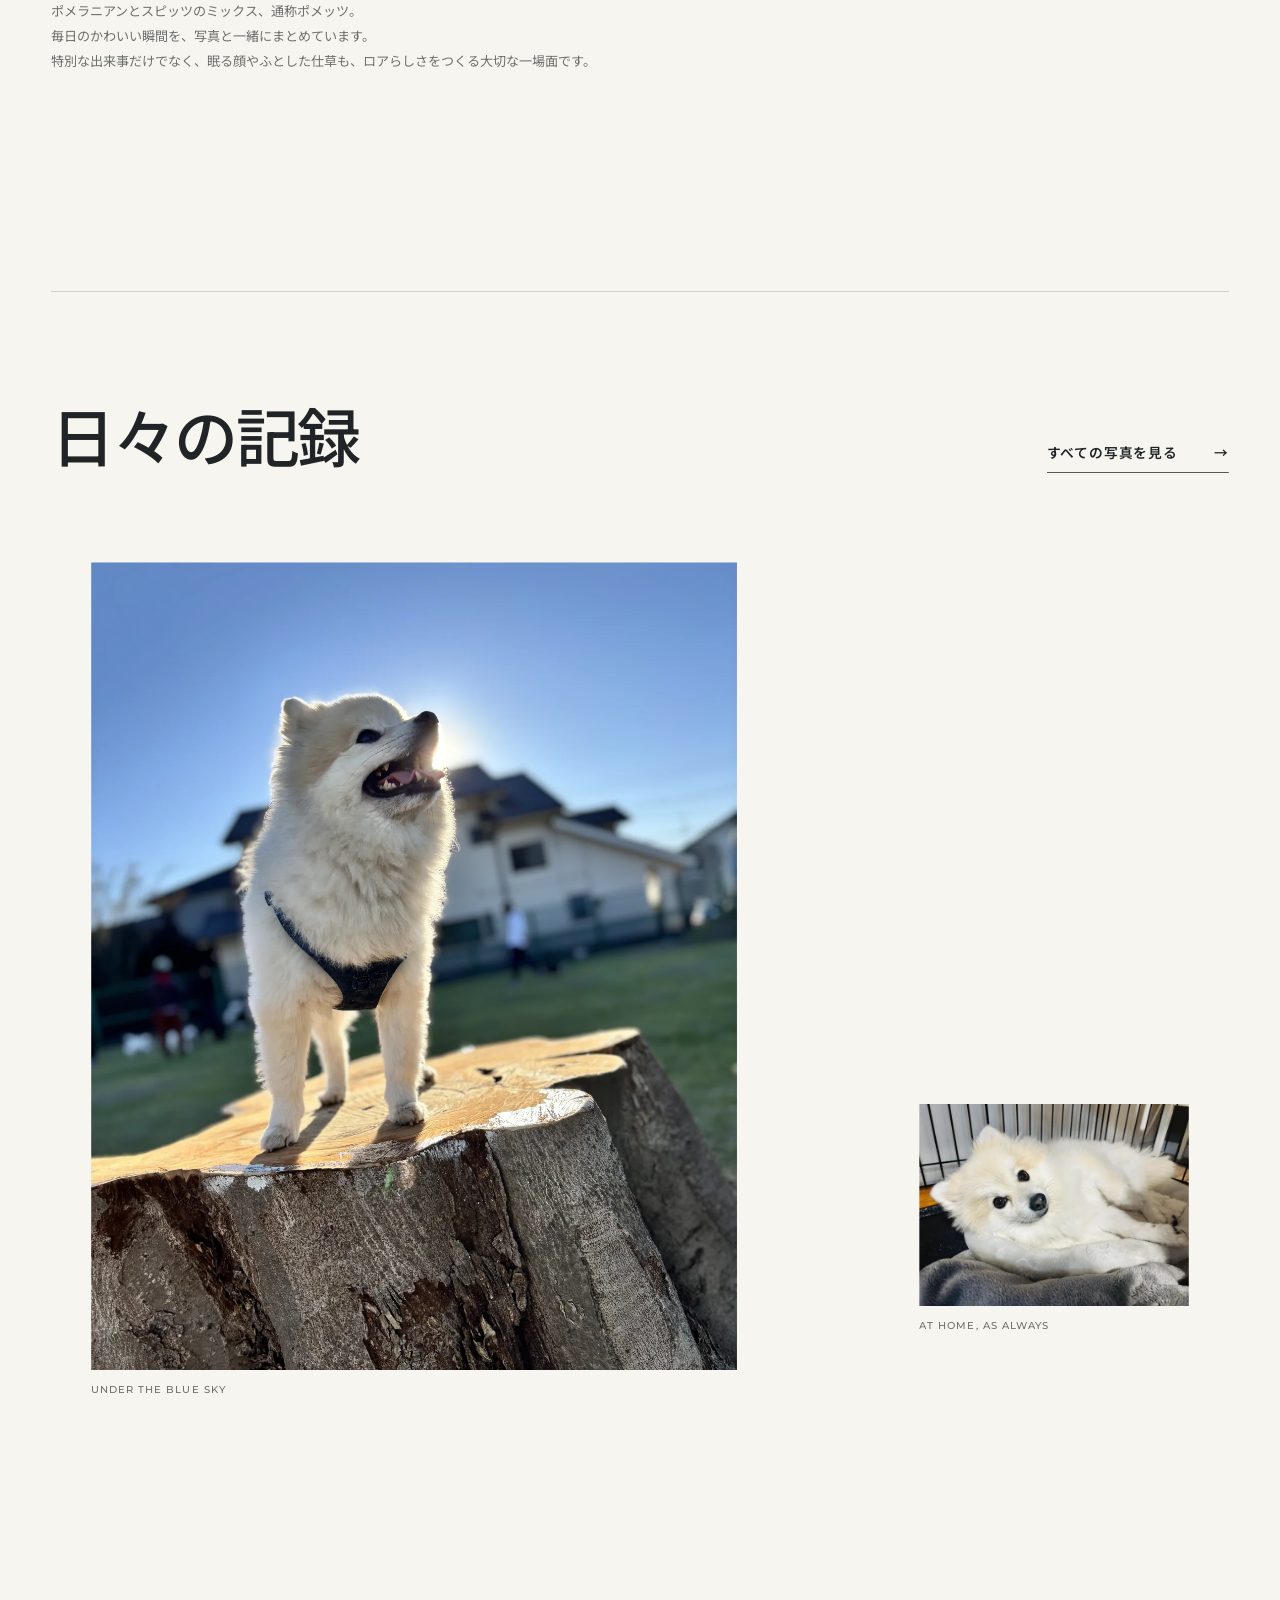
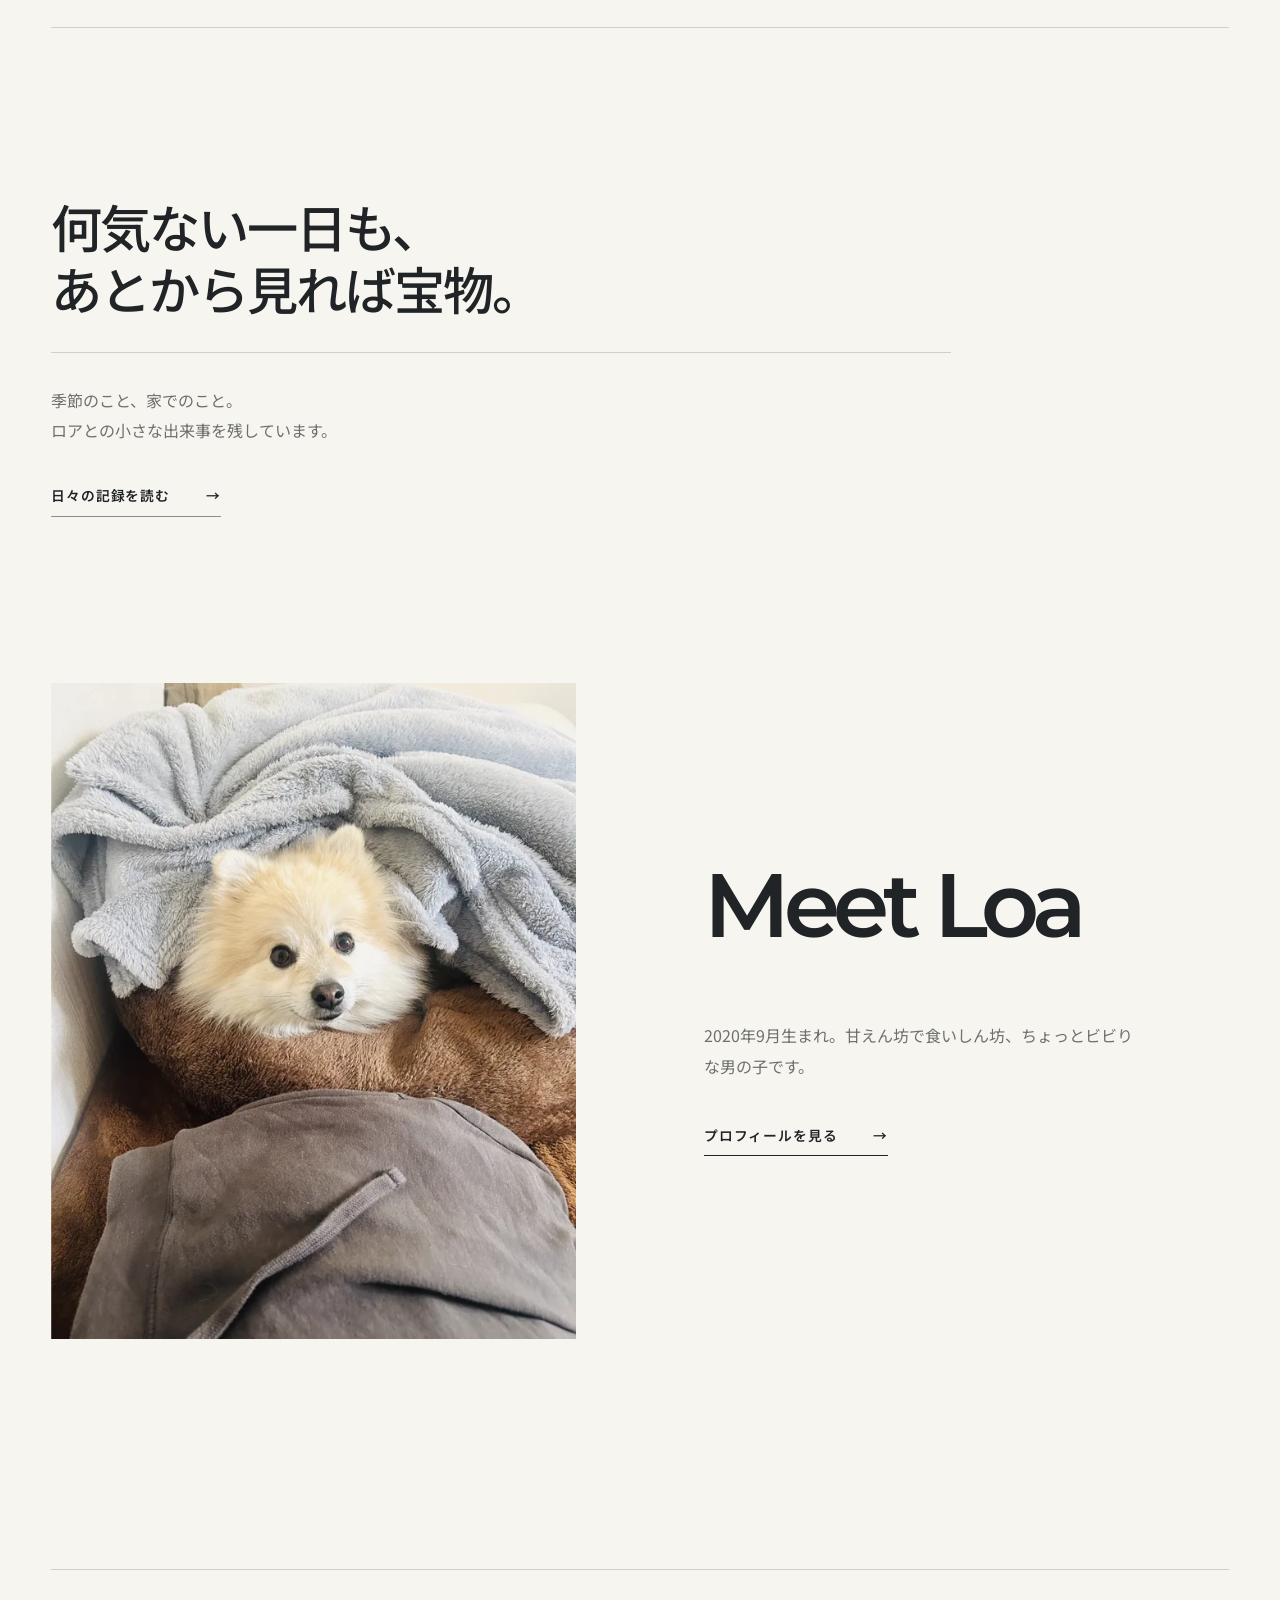
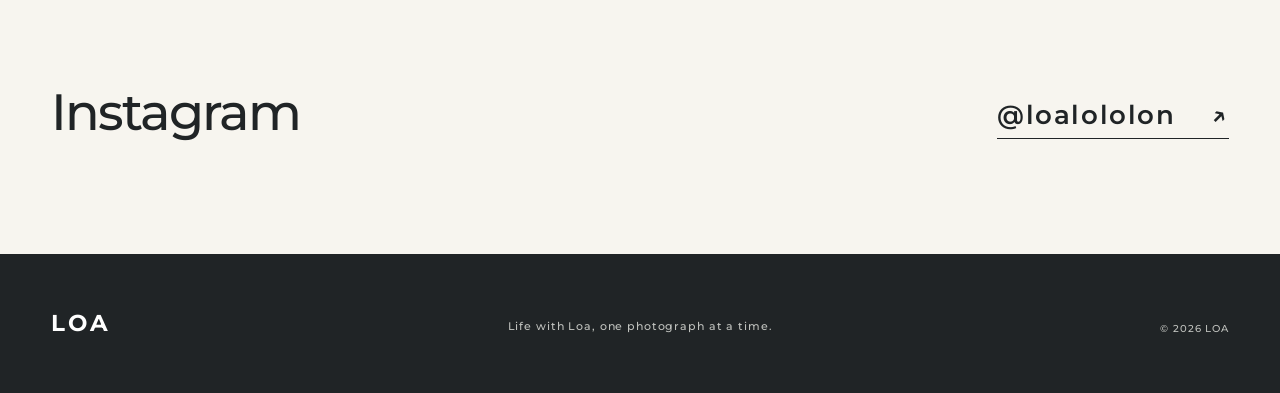
==== commit 5d321ba7: "Fit fixed intro lines to available width" ====
--- a/index.html
+++ b/index.html
@@ -13,7 +13,7 @@
     <link rel="icon" href="favicon.svg" type="image/svg+xml">
     <link rel="preconnect" href="https://fonts.googleapis.com"><link rel="preconnect" href="https://fonts.gstatic.com" crossorigin>
     <link href="https://fonts.googleapis.com/css2?family=Montserrat:wght@500;600;700&family=Noto+Sans+JP:wght@400;500;600&display=swap" rel="stylesheet">
-    <link rel="stylesheet" href="style.css"><script>document.documentElement.classList.replace('no-js', 'js');</script><script src="script.js" defer></script>
+    <link rel="stylesheet" href="style.css?v=20261015-2"><script>document.documentElement.classList.replace('no-js', 'js');</script><script src="script.js?v=20261015-2" defer></script>
     <script type="application/ld+json">{"@context":"https://schema.org","@type":"WebSite","name":"LOA","url":"https://kan-official.com/roa_site/","inLanguage":"ja"}</script>
 </head>
 <body>
--- a/style.css
+++ b/style.css
@@ -53,7 +53,7 @@
 .hero__copy h1 strong { display: block; color: var(--blue); font-size: clamp(5.5rem, 10vw, 10.5rem); font-weight: 700; line-height: .8; letter-spacing: -.08em; }
 .hero__lead { max-width: 33rem; margin-bottom: 38px; color: #424747; font-size: clamp(.96rem, 1.3vw, 1.08rem); line-height: 2.1; }
 
-.intro { display: grid; grid-template-columns: 1.35fr 1.15fr; gap: clamp(50px, 5vw, 96px); align-items: end; width: min(1500px, calc(100% - var(--gutter) * 2)); padding-block: clamp(110px, 17vw, 230px); }
+.intro { display: grid; grid-template-columns: 1fr; gap: clamp(42px, 5vw, 72px); padding-block: clamp(110px, 17vw, 230px); }
 .intro h2 { margin: 0; font-size: clamp(2.2rem, 3.8vw, 4.6rem); }
 .intro > p { max-width: none; margin: 0; color: var(--muted); font-size: clamp(.82rem, .95vw, 1rem); white-space: nowrap; }
 .section-heading { display: flex; align-items: end; justify-content: space-between; gap: 40px; margin-bottom: clamp(46px, 7vw, 90px); }
@@ -66,9 +66,9 @@
 .selection-grid__side img { aspect-ratio: 4 / 3; object-fit: cover; }
 figcaption { display: flex; justify-content: space-between; gap: 20px; margin-top: 12px; color: var(--muted); font: 500 .64rem/1.5 "Montserrat", sans-serif; letter-spacing: .1em; text-transform: uppercase; }
 
-.journal-callout { display: grid; grid-template-columns: .55fr 1.45fr; gap: 60px; padding-block: clamp(90px, 13vw, 170px); border-top: 1px solid var(--line); }
-.journal-callout > div { grid-column: 2; }
-.journal-callout h2 { max-width: 900px; margin-bottom: 32px; font-size: clamp(2.2rem, 4vw, 4rem); }
+.journal-callout { display: grid; grid-template-columns: 1fr; padding-block: clamp(90px, 13vw, 170px); border-top: 1px solid var(--line); }
+.journal-callout > div { grid-column: 1; }
+.journal-callout h2 { max-width: 900px; margin-bottom: 32px; padding-bottom: 32px; border-bottom: 1px solid var(--line); font-size: clamp(2.2rem, 4vw, 4rem); }
 .journal-callout div > p { max-width: 620px; margin-bottom: 34px; color: var(--muted); }
 .profile-callout { display: grid; grid-template-columns: 1fr 1fr; align-items: center; gap: clamp(46px, 10vw, 140px); padding-bottom: clamp(120px, 18vw, 230px); }
 .profile-callout__image img { aspect-ratio: 4 / 5; object-fit: cover; }
@@ -82,24 +82,35 @@
 .page-hero h1 { margin: 0; font: 600 clamp(4.6rem, 11vw, 10.5rem)/.79 "Montserrat", sans-serif; letter-spacing: -.075em; }
 .page-hero h1 em { color: var(--blue); font-style: normal; }
 .page-hero > p:last-child { max-width: 310px; margin: 0 0 5px; color: var(--muted); }
-.page-hero--profile { grid-template-columns: minmax(0, 1.5fr) minmax(240px, .5fr); }
+.page-hero--profile { grid-template-columns: minmax(0, 1.3fr) minmax(400px, .7fr); }
 .page-hero--profile h1 { white-space: nowrap; font-size: clamp(4.5rem, 8.4vw, 9rem); }
+.page-hero--profile > p, .page-hero--journal > p { width: 100%; max-width: none; min-width: 0; }
+.page-hero--profile > p span { display: block; width: max-content; white-space: nowrap; }
 .profile-layout { display: grid; grid-template-columns: 1.12fr .88fr; gap: clamp(50px, 11vw, 150px); align-items: center; padding-bottom: clamp(120px, 18vw, 230px); }
 .profile-layout__photo img { aspect-ratio: 3 / 4; object-fit: cover; }
 .profile-layout__copy h2 { margin-bottom: 32px; font-size: clamp(2.2rem, 4.3vw, 4.4rem); }
+.profile-layout__copy h2 span { display: block; width: max-content; white-space: nowrap; }
 .profile-layout__copy > p { color: var(--muted); }
-.facts { display: grid; grid-template-columns: .7fr 1.3fr; gap: clamp(50px, 10vw, 130px); padding-block: clamp(85px, 12vw, 150px); border-top: 1px solid var(--line); }
-.facts h2 { margin: 0; font-size: clamp(2.4rem, 4vw, 4rem); }
-.facts dl { margin: 0; }
-.facts dl div { display: grid; grid-template-columns: 150px 1fr; padding: 24px 0; border-bottom: 1px solid var(--line); }
-.facts dt { color: var(--muted); font-size: .8rem; }
-.facts dd { margin: 0; font-weight: 500; }
+.facts { display: grid; grid-template-columns: minmax(260px, .72fr) minmax(0, 1.28fr); gap: clamp(56px, 9vw, 118px); align-items: start; padding-block: clamp(84px, 10vw, 132px); border-top: 1px solid var(--line); }
+.facts__intro { position: sticky; top: 132px; padding-top: 8px; }
+.facts h2 { margin: 0 0 26px; font-size: clamp(2.8rem, 4.6vw, 4.5rem); }
+.facts__lead { max-width: 18rem; margin: 0; color: var(--muted); font-size: .94rem; line-height: 2; }
+.facts__content { min-width: 0; }
+.facts__photo { position: relative; margin: 0 0 34px; }
+.facts__photo img { aspect-ratio: 16 / 9; object-fit: cover; object-position: center 61%; }
+.facts dl { margin: 0; padding: 0; border-top: 1px solid var(--ink); border-bottom: 1px solid var(--line); }
+.facts dl div { display: grid; grid-template-columns: 132px 1fr; align-items: baseline; padding: 24px 2px; border-bottom: 1px solid var(--line); }
+.facts dl div:last-child { border-bottom: 0; }
+.facts dt { color: var(--muted); font-size: .75rem; letter-spacing: .08em; }
+.facts dd { margin: 0; font-size: clamp(1rem, 1.35vw, 1.18rem); font-weight: 500; letter-spacing: .01em; }
 .next-page { display: flex; align-items: center; justify-content: flex-end; padding-block: 58px; border-top: 1px solid var(--line); }
 .next-page a { display: flex; gap: 48px; font: 600 clamp(2.2rem, 5vw, 4.8rem)/1 "Montserrat", sans-serif; letter-spacing: -.05em; text-decoration: none; }
 .next-page a span { color: var(--blue); transition: transform .35s var(--ease); }
 .next-page a:hover span { transform: translateX(8px); }
 
-.page-hero--journal, .page-hero--gallery { grid-template-columns: minmax(0, 1.4fr) minmax(240px, .6fr); }
+.page-hero--journal { grid-template-columns: minmax(0, 1.3fr) minmax(400px, .7fr); }
+.page-hero--journal > p span { display: block; width: max-content; white-space: nowrap; }
+.page-hero--gallery { grid-template-columns: minmax(0, 1.4fr) minmax(240px, .6fr); }
 .journal-list { padding-bottom: clamp(120px, 18vw, 220px); }
 .journal-entry { display: grid; grid-template-columns: 1.15fr .85fr; gap: clamp(45px, 10vw, 130px); align-items: center; }
 .journal-entry__image img { aspect-ratio: 4 / 5; object-fit: cover; }
@@ -141,6 +152,14 @@
 .js [data-reveal="image"] { clip-path: inset(0 0 12% 0); transform: translateY(16px); }
 .js [data-reveal="text"] { transform: translateY(24px); }
 .js [data-reveal].is-visible { opacity: 1; transform: none; transition: opacity .8s var(--ease), transform .9s var(--ease), clip-path 1.05s var(--ease); clip-path: inset(0); }
+
+@media (max-width: 1100px) {
+    .page-hero--profile, .profile-layout { grid-template-columns: 1fr; }
+    .page-hero--profile { align-items: start; }
+    .page-hero--profile > p:last-child { max-width: none; white-space: nowrap; font-size: clamp(.72rem, 1.8vw, 1rem); }
+    .profile-layout { gap: 70px; }
+    .profile-layout__copy h2 { white-space: nowrap; }
+}
 
 @media (max-width: 900px) {
     .site-header { height: 76px; }
@@ -161,6 +180,8 @@
     .hero__copy { padding-block: 74px 105px; }
     .intro, .profile-layout, .facts, .journal-entry { grid-template-columns: 1fr; }
     .intro > p { white-space: normal; }
+    .facts { gap: 56px; }
+    .facts__intro { position: static; max-width: 32rem; }
     .page-hero, .page-hero--journal, .page-hero--gallery, .page-hero--profile { grid-template-columns: 1fr; align-items: start; }
     .page-hero > p:last-child { max-width: 520px; }
     .profile-layout { gap: 70px; }
@@ -185,6 +206,13 @@
     .page-hero { padding-block: 85px 115px; }
     .page-hero h1 { font-size: clamp(4rem, 20vw, 6rem); }
     .page-hero--profile h1 { font-size: clamp(3rem, 15.5vw, 6rem); }
+    .page-hero--profile > p:last-child,
+    .page-hero--journal > p:last-child { font-size: clamp(.52rem, 2.4vw, .9rem); letter-spacing: -.03em; }
+    .profile-layout__copy h2 { font-size: clamp(1.55rem, 6.4vw, 2.4rem); }
+    .facts { gap: 44px; padding-block: 78px 96px; }
+    .facts h2 { font-size: clamp(2.5rem, 13vw, 3.8rem); }
+    .facts__photo { margin-bottom: 28px; }
+    .facts__photo img { aspect-ratio: 4 / 3; }
     .facts dl div { grid-template-columns: 90px 1fr; }
     .next-page { align-items: flex-start; flex-direction: column; gap: 26px; }
     .journal-note { grid-template-columns: 1fr; width: 85%; }
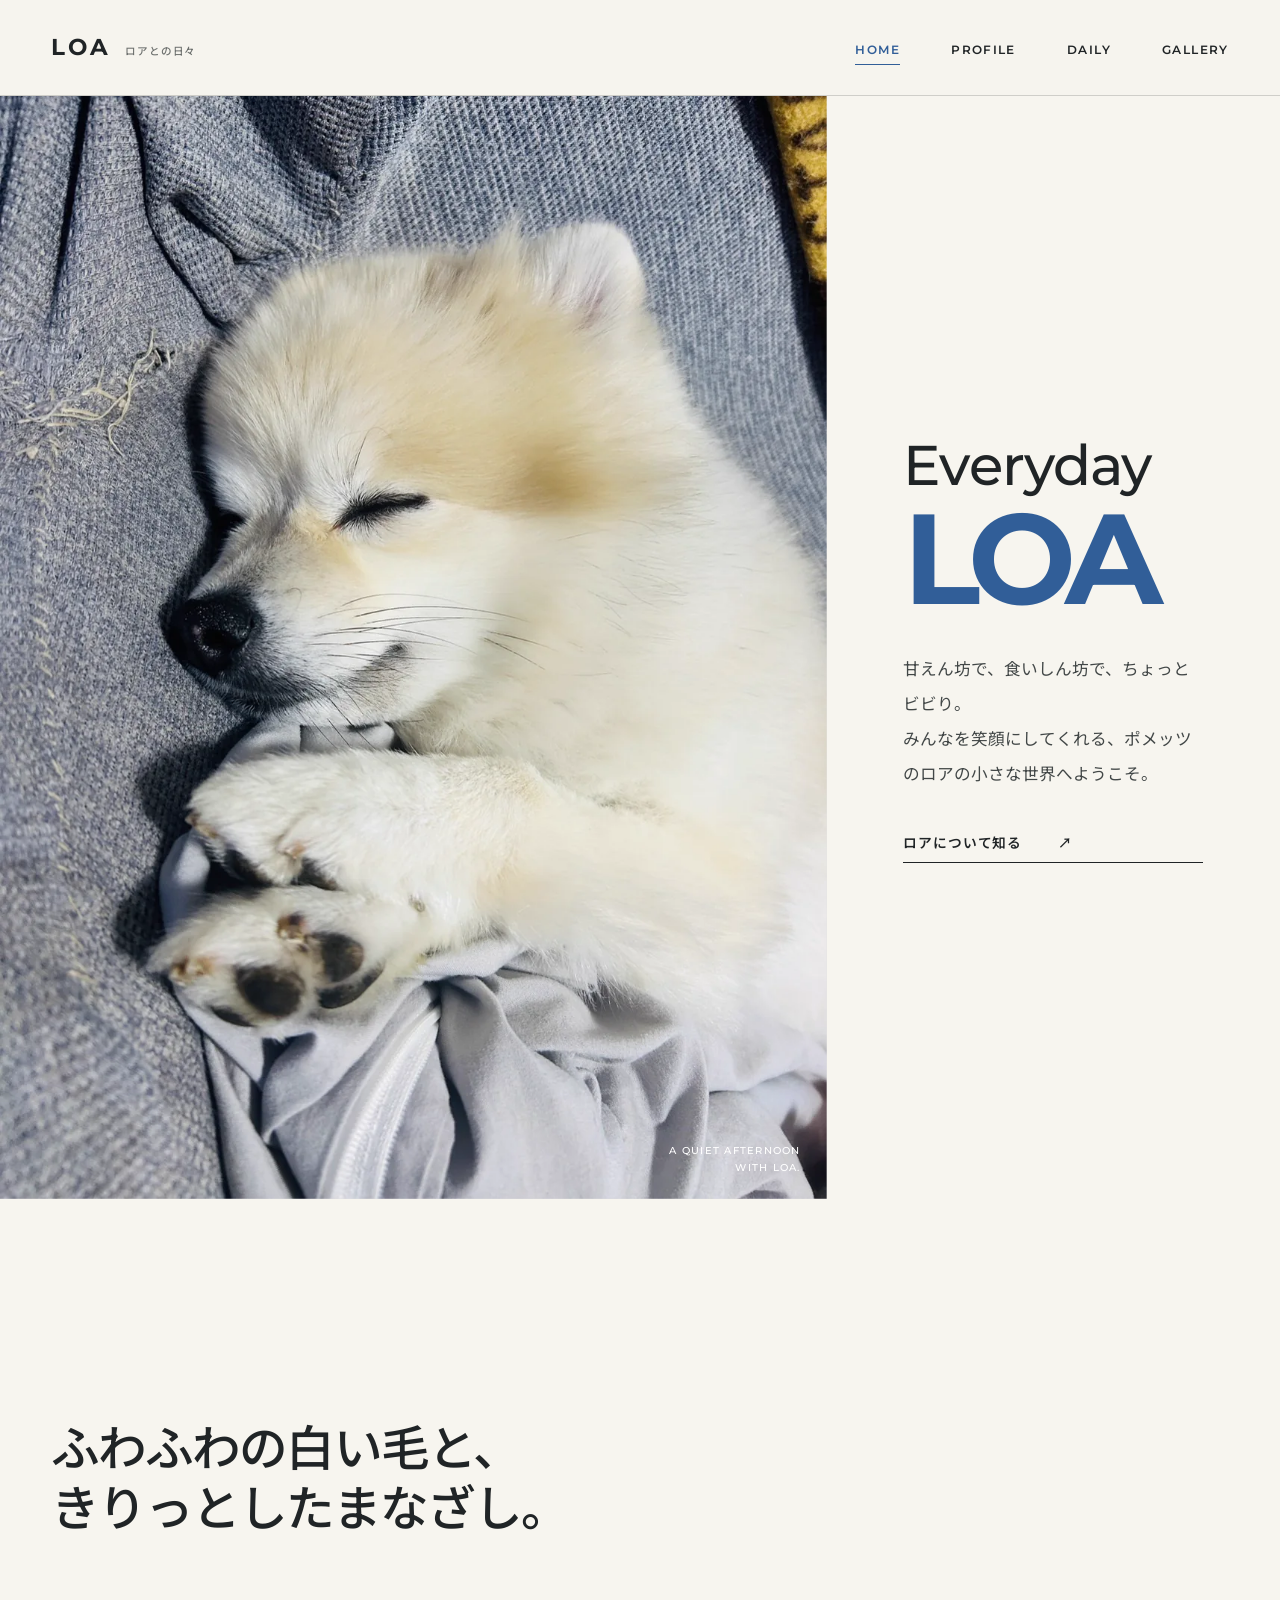
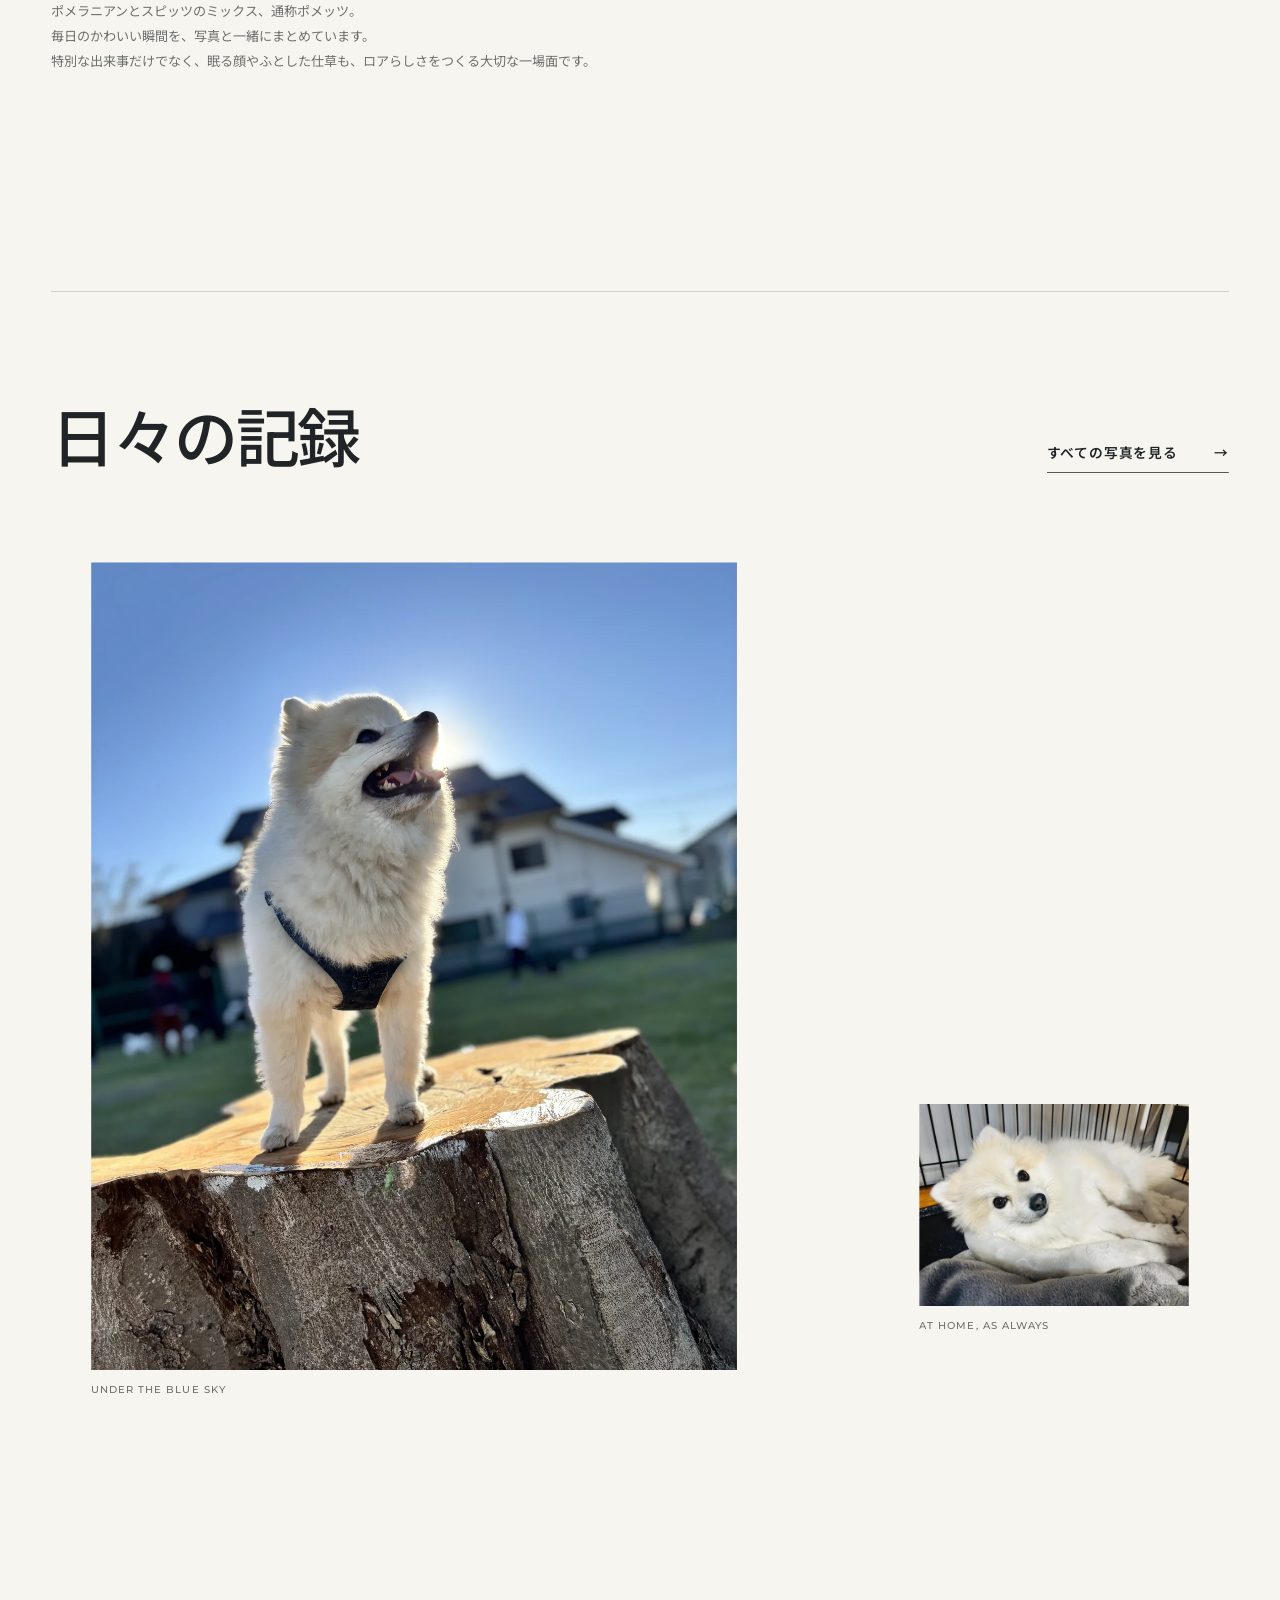
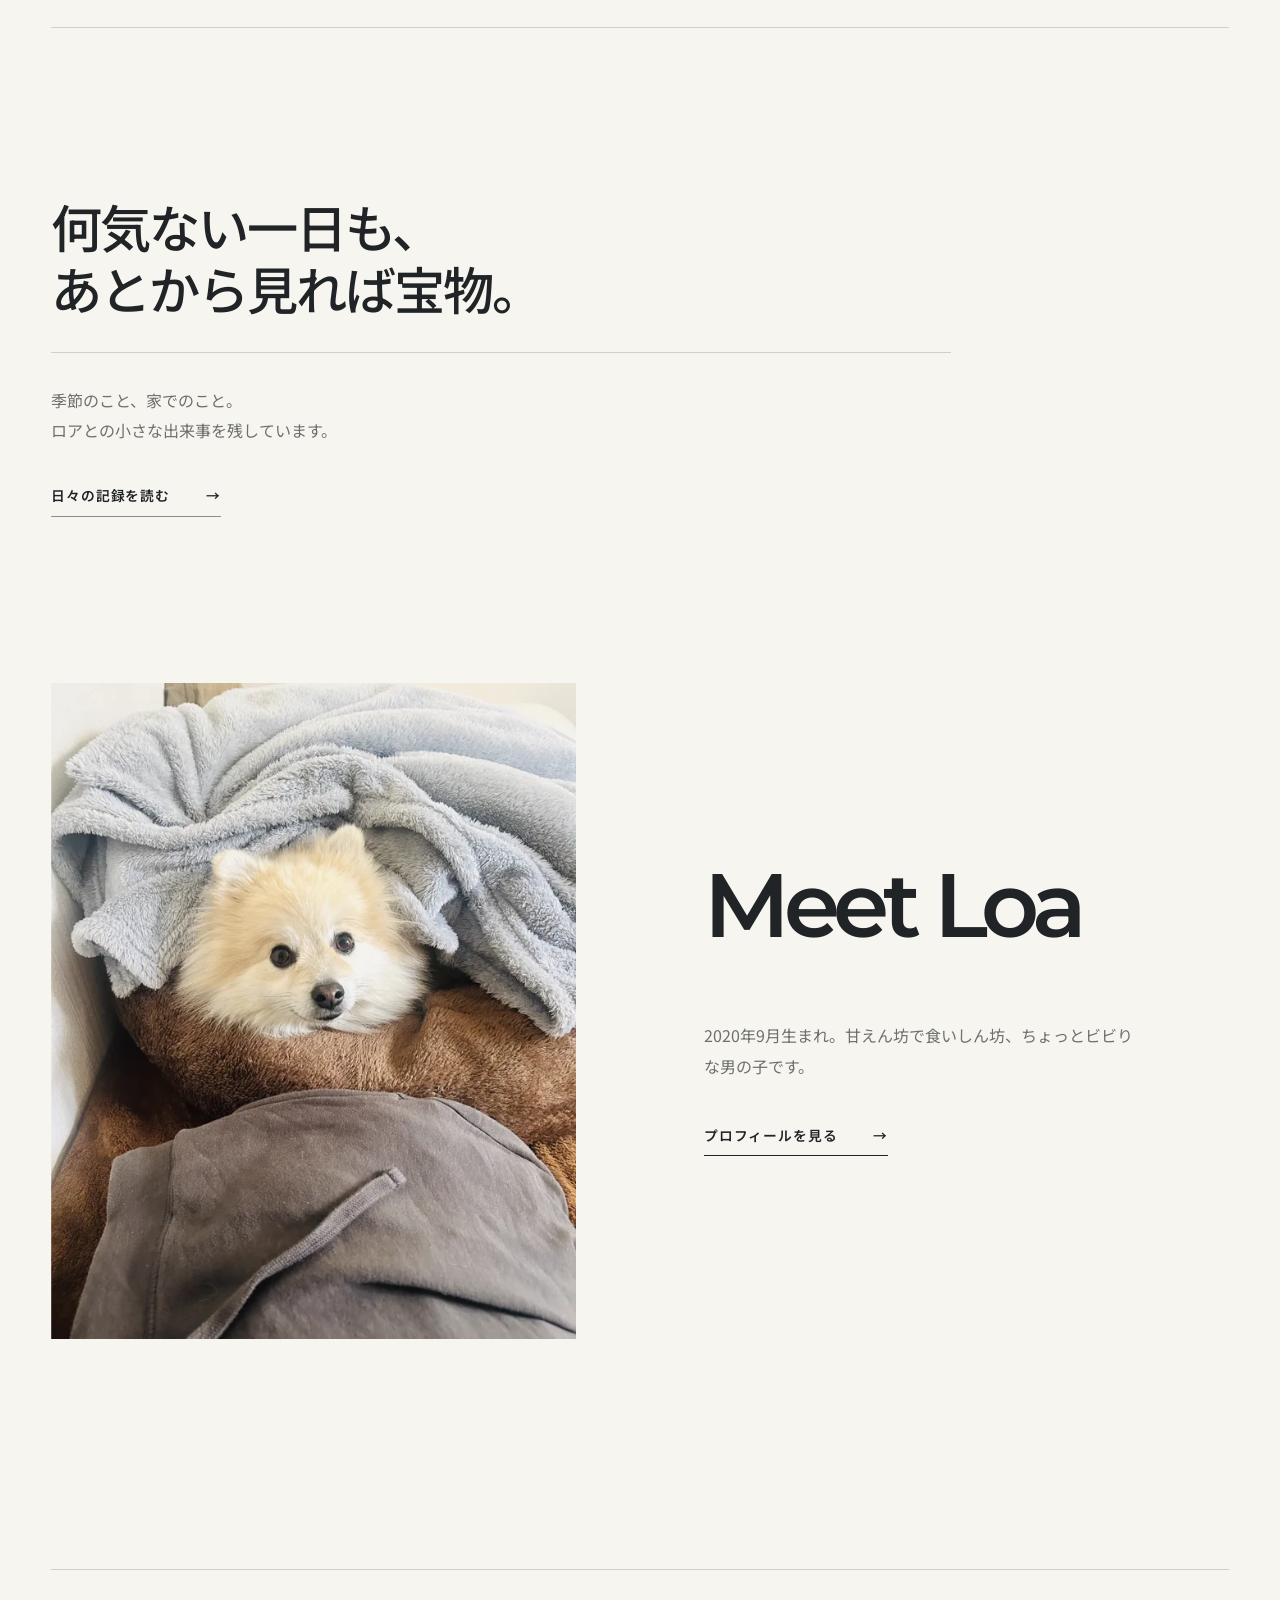
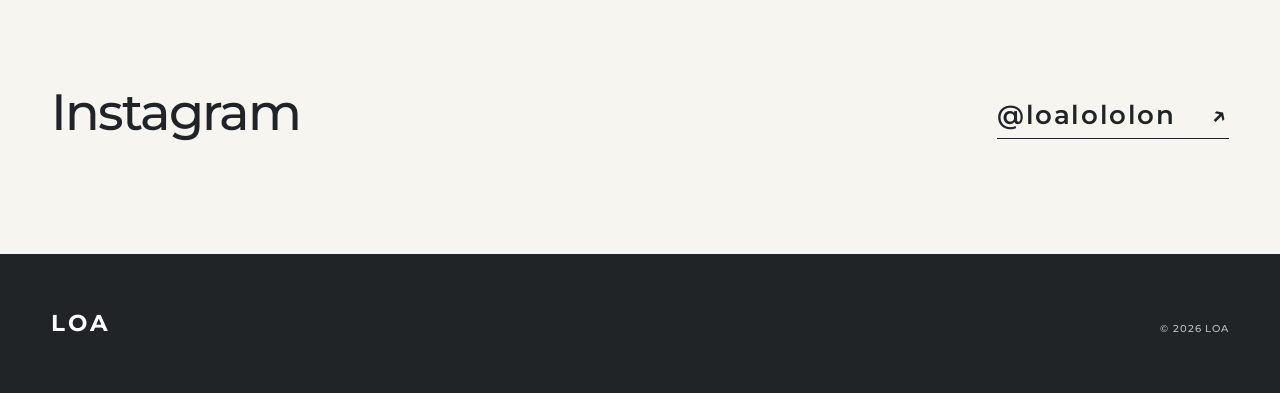
==== commit 8918ae4c: "Remove footer tagline" ====
--- a/index.html
+++ b/index.html
@@ -13,7 +13,7 @@
     <link rel="icon" href="favicon.svg" type="image/svg+xml">
     <link rel="preconnect" href="https://fonts.googleapis.com"><link rel="preconnect" href="https://fonts.gstatic.com" crossorigin>
     <link href="https://fonts.googleapis.com/css2?family=Montserrat:wght@500;600;700&family=Noto+Sans+JP:wght@400;500;600&display=swap" rel="stylesheet">
-    <link rel="stylesheet" href="style.css?v=20261015-2"><script>document.documentElement.classList.replace('no-js', 'js');</script><script src="script.js?v=20261015-2" defer></script>
+    <link rel="stylesheet" href="style.css?v=20261015-5"><script>document.documentElement.classList.replace('no-js', 'js');</script><script src="script.js?v=20261015-3" defer></script>
     <script type="application/ld+json">{"@context":"https://schema.org","@type":"WebSite","name":"LOA","url":"https://kan-official.com/roa_site/","inLanguage":"ja"}</script>
 </head>
 <body>
@@ -33,5 +33,5 @@
     <section class="profile-callout section-wrap" aria-labelledby="profile-callout-title"><div class="profile-callout__image" data-reveal="image"><picture><source type="image/webp" srcset="images/optimized/hutonhyokkori-640.webp 640w, images/optimized/hutonhyokkori-1280.webp 1280w" sizes="(max-width: 760px) 100vw, 45vw"><img src="images/hutonhyokkori.jpg" width="1108" height="1477" alt="布団から顔をのぞかせるロア" loading="lazy" decoding="async"></picture></div><div data-reveal="text"><h2 id="profile-callout-title">Meet Loa</h2><p>2020年9月生まれ。甘えん坊で食いしん坊、ちょっとビビりな男の子です。</p><a class="text-link" href="profile.html">プロフィールを見る<span aria-hidden="true">→</span></a></div></section>
     <section class="instagram section-wrap" aria-labelledby="instagram-title"><div><h2 id="instagram-title">Instagram</h2></div><a class="text-link text-link--large" href="https://www.instagram.com/loalololon" target="_blank" rel="noopener noreferrer">@loalololon<span aria-hidden="true">↗</span></a></section>
 </main>
-<footer class="site-footer"><a class="brand brand--footer" href="index.html">LOA</a><p>Life with Loa, one photograph at a time.</p><small>&copy; 2026 LOA</small></footer>
+<footer class="site-footer"><a class="brand brand--footer" href="index.html">LOA</a><small>&copy; 2026 LOA</small></footer>
 </body></html>
--- a/style.css
+++ b/style.css
@@ -84,7 +84,7 @@
 .page-hero > p:last-child { max-width: 310px; margin: 0 0 5px; color: var(--muted); }
 .page-hero--profile { grid-template-columns: minmax(0, 1.3fr) minmax(400px, .7fr); }
 .page-hero--profile h1 { white-space: nowrap; font-size: clamp(4.5rem, 8.4vw, 9rem); }
-.page-hero--profile > p, .page-hero--journal > p { width: 100%; max-width: none; min-width: 0; }
+.page-hero--profile > p, .page-hero--journal > p, .page-hero--gallery > p { width: 100%; max-width: none; min-width: 0; }
 .page-hero--profile > p span { display: block; width: max-content; white-space: nowrap; }
 .profile-layout { display: grid; grid-template-columns: 1.12fr .88fr; gap: clamp(50px, 11vw, 150px); align-items: center; padding-bottom: clamp(120px, 18vw, 230px); }
 .profile-layout__photo img { aspect-ratio: 3 / 4; object-fit: cover; }
@@ -110,7 +110,8 @@
 
 .page-hero--journal { grid-template-columns: minmax(0, 1.3fr) minmax(400px, .7fr); }
 .page-hero--journal > p span { display: block; width: max-content; white-space: nowrap; }
-.page-hero--gallery { grid-template-columns: minmax(0, 1.4fr) minmax(240px, .6fr); }
+.page-hero--gallery { grid-template-columns: minmax(0, 1.3fr) minmax(400px, .7fr); }
+.page-hero--gallery > p span { display: block; width: max-content; white-space: nowrap; }
 .journal-list { padding-bottom: clamp(120px, 18vw, 220px); }
 .journal-entry { display: grid; grid-template-columns: 1.15fr .85fr; gap: clamp(45px, 10vw, 130px); align-items: center; }
 .journal-entry__image img { aspect-ratio: 4 / 5; object-fit: cover; }
@@ -132,21 +133,21 @@
 .gallery-item figcaption span { color: var(--blue); }
 
 .lightbox[hidden] { display: none; }
-.lightbox { position: fixed; z-index: 100; inset: 0; display: grid; place-items: center; color: white; }
+.lightbox { position: fixed; z-index: 100; inset: 0; display: grid; place-items: center; overflow: hidden; padding: 18px 20px; color: white; }
 .lightbox__backdrop { position: absolute; inset: 0; background: rgba(15, 17, 18, .95); }
-.lightbox__content { position: relative; display: flex; flex-direction: column; width: min(100% - 40px, 1380px); height: min(100% - 36px, 900px); }
-.lightbox__close { align-self: end; margin-bottom: 12px; padding: 8px 0 8px 18px; border: 0; color: white; background: transparent; font: 500 .72rem/1 "Montserrat", sans-serif; letter-spacing: .1em; text-transform: uppercase; cursor: pointer; }
+.lightbox__content { position: relative; display: flex; flex-direction: column; width: min(100%, 1380px); height: min(100%, 900px); min-width: 0; min-height: 0; overflow: hidden; }
+.lightbox__close { flex: 0 0 auto; align-self: end; margin-bottom: 12px; padding: 8px 0 8px 18px; border: 0; color: white; background: transparent; font: 500 .72rem/1 "Montserrat", sans-serif; letter-spacing: .1em; text-transform: uppercase; cursor: pointer; }
 .lightbox__close span { margin-left: 9px; font-size: 1.4rem; }
-.lightbox__stage { display: grid; grid-template-columns: 54px minmax(0, 1fr) 54px; flex: 1; align-items: center; min-height: 0; }
-.lightbox__stage img { width: 100%; height: 100%; object-fit: contain; }
+.lightbox__stage { display: grid; grid-template-columns: 54px minmax(0, 1fr) 54px; flex: 1 1 0; align-items: center; min-width: 0; min-height: 0; overflow: hidden; }
+.lightbox__stage img { display: block; width: 100%; height: 100%; min-width: 0; min-height: 0; max-width: 100%; max-height: 100%; object-fit: contain; }
 .lightbox__nav { width: 46px; height: 46px; border: 1px solid rgba(255,255,255,.45); border-radius: 50%; color: white; background: transparent; cursor: pointer; }
-.lightbox__meta { display: flex; justify-content: space-between; gap: 30px; padding: 14px 54px 0; font-size: .78rem; }
+.lightbox__meta { display: flex; flex: 0 0 auto; justify-content: space-between; gap: 30px; padding: 14px 54px 0; font-size: .78rem; }
 .lightbox__meta p { margin: 0; }
 
 .site-footer { display: grid; grid-template-columns: 1fr auto 1fr; align-items: end; gap: 30px; padding: 58px var(--gutter); color: var(--paper); background: var(--ink); }
 .brand--footer { color: white; }
 .site-footer p { margin: 0; color: #bfc1bd; font: 500 .68rem/1.6 "Montserrat", sans-serif; letter-spacing: .08em; }
-.site-footer small { justify-self: end; color: #bfc1bd; font: 500 .65rem/1 "Montserrat", sans-serif; letter-spacing: .08em; }
+.site-footer small { grid-column: 3; justify-self: end; color: #bfc1bd; font: 500 .65rem/1 "Montserrat", sans-serif; letter-spacing: .08em; }
 
 .js [data-reveal] { opacity: 0; }
 .js [data-reveal="image"] { clip-path: inset(0 0 12% 0); transform: translateY(16px); }
@@ -207,7 +208,8 @@
     .page-hero h1 { font-size: clamp(4rem, 20vw, 6rem); }
     .page-hero--profile h1 { font-size: clamp(3rem, 15.5vw, 6rem); }
     .page-hero--profile > p:last-child,
-    .page-hero--journal > p:last-child { font-size: clamp(.52rem, 2.4vw, .9rem); letter-spacing: -.03em; }
+    .page-hero--journal > p:last-child,
+    .page-hero--gallery > p:last-child { font-size: clamp(.52rem, 2.4vw, .9rem); letter-spacing: -.03em; }
     .profile-layout__copy h2 { font-size: clamp(1.55rem, 6.4vw, 2.4rem); }
     .facts { gap: 44px; padding-block: 78px 96px; }
     .facts h2 { font-size: clamp(2.5rem, 13vw, 3.8rem); }
@@ -223,12 +225,13 @@
     .gallery-item--offset { width: 88%; }
     .gallery-item--landscape { margin-top: 0; }
     .gallery-item--portrait-end { width: 90%; margin-left: auto; }
-    .lightbox__content { width: calc(100% - 20px); height: calc(100% - 24px); }
+    .lightbox { padding: 12px 10px; }
+    .lightbox__content { width: 100%; height: 100%; }
     .lightbox__stage { grid-template-columns: 44px minmax(0, 1fr) 44px; }
     .lightbox__nav { width: 38px; height: 38px; }
     .lightbox__meta { padding-inline: 6px; }
     .site-footer { grid-template-columns: 1fr; align-items: start; }
-    .site-footer small { justify-self: start; }
+    .site-footer small { grid-column: auto; justify-self: start; }
 }
 
 @media (prefers-reduced-motion: reduce) {
